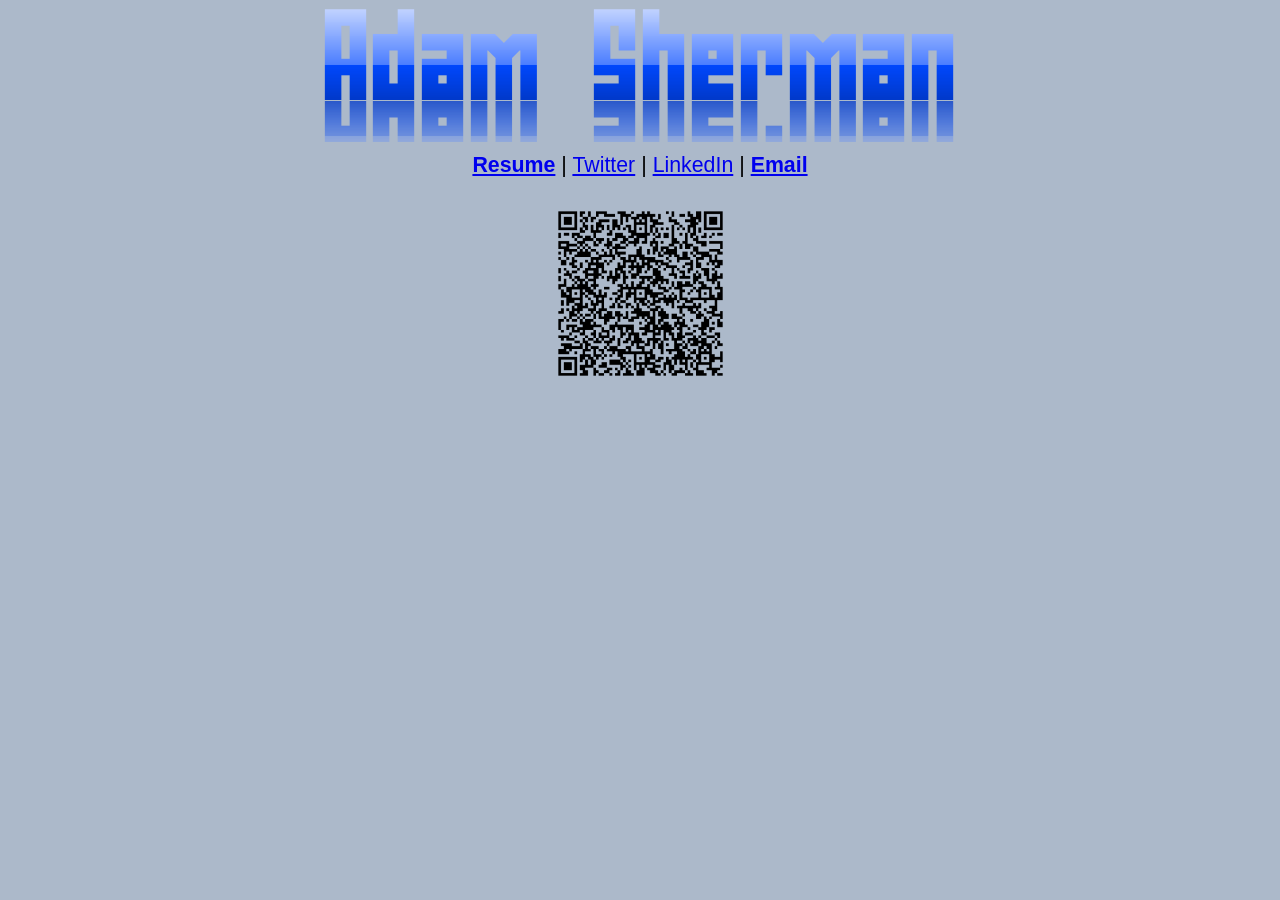
==== index.html @ ee28c4ba "first commit" ====
<html xmlns:m="http://schemas.microsoft.com/office/2004/12/omml"
xmlns="http://www.w3.org/TR/REC-html40">

<head>
<title>Adam Sherman | IT Specialist</title>
</head>

<body bgcolor="#ACB9CA">

<p align=center style='margin-top:0in;margin-right:0in;margin-bottom:8.0pt;
margin-left:0in;mso-add-space:auto;text-align:center'><span style='font-size:
14.0pt;font-family:"Verdana";mso-no-proof:yes'><img width=639 height=134
src="docs/image1.png" alt="Adam Sherman - IT Support Specialist"></span></p>

<p align=center style='margin-top:0in;margin-right:0in;margin-bottom:8.0pt;
margin-left:0in;mso-add-space:auto;text-align:center'><span style='font-size:
16.0pt;font-family:"Verdana",sans-serif'><b><a
href="../docs/resume.pdf">Resume</a></b> | <a href="https://twitter.com/adismad6">Twitter</a>
| <a href="https://www.linkedin.com/in/adsherman6/">LinkedIn</a> | <b><a href="mailto:adsherman6@outlook.com">Email</a></b></span></p>

<br>
<p align=center style='margin-top:0in;margin-right:0in;margin-bottom:8.0pt;
margin-left:0in;mso-add-space:auto;text-align:center'><span style='font-size:
14.0pt;font-family:"Verdana";mso-no-proof:yes'><img border=0 width=175
height=175 src="docs/qr.png"></span></p>

</div>

</body>

</html>
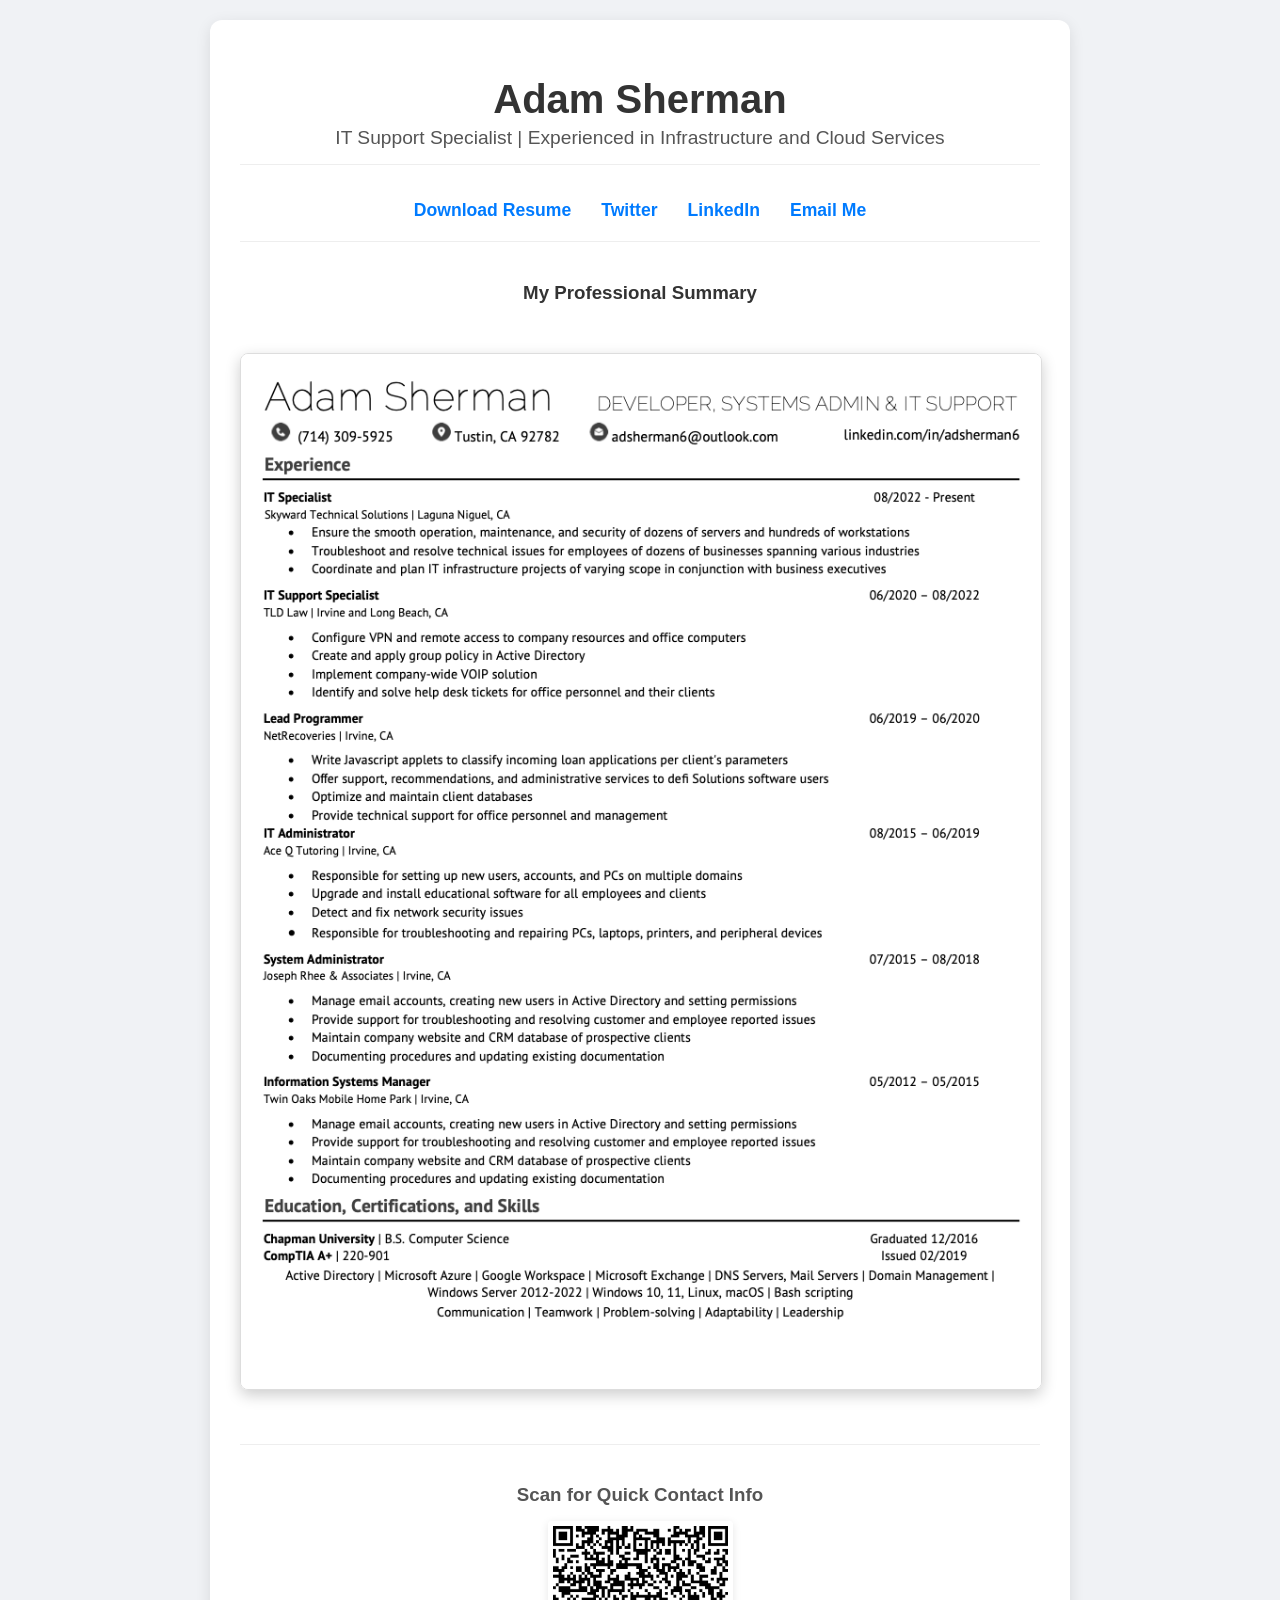
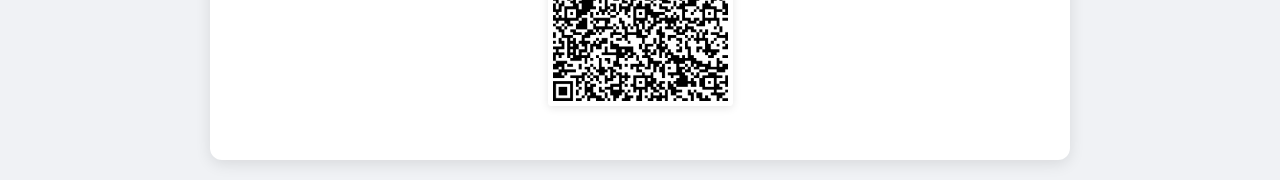
==== commit bf9e02dd: "Modify page layout" ====
--- a/index.html
+++ b/index.html
@@ -1,31 +1,168 @@
-<html xmlns:m="http://schemas.microsoft.com/office/2004/12/omml"
-xmlns="http://www.w3.org/TR/REC-html40">
+<!DOCTYPE html>
+<html lang="en">
+<head>
+    <meta charset="UTF-8">
+    <meta name="viewport" content="width=device-width, initial-scale=1.0">
+    <title>Adam Sherman | IT Specialist</title>
+    <style>
+        /* Basic Reset and Body Styling */
+        body {
+            font-family: 'Verdana', 'Arial', sans-serif;
+            background-color: #f0f2f5;
+            color: #333;
+            margin: 0;
+            padding: 20px;
+            text-align: center;
+        }
 
-<head>
-<title>Adam Sherman | IT Specialist</title>
+        /* Container for the content */
+        .container {
+            max-width: 800px; /* Adjusted back to a slightly narrower width */
+            margin: 0 auto;
+            padding: 30px;
+            background-color: #ffffff;
+            border-radius: 12px;
+            box-shadow: 0 4px 15px rgba(0, 0, 0, 0.1);
+        }
+
+        /* Title Header Styling */
+        .header-title {
+            margin-bottom: 30px;
+        }
+
+        .header-title h1 {
+            font-size: 2.5em;
+            color: #333;
+            margin-bottom: 5px;
+        }
+        
+        .header-title p {
+            font-size: 1.2em;
+            color: #555;
+            margin-top: 0;
+            padding-bottom: 15px;
+            border-bottom: 1px solid #eee;
+        }
+
+
+        /* Navigation/Links Styling */
+        .nav-links {
+            margin: 20px 0 40px 0;
+            font-size: 1.1em;
+            display: flex;
+            justify-content: center;
+            flex-wrap: wrap;
+            border-bottom: 1px solid #eee;
+            padding-bottom: 15px;
+        }
+
+        .nav-links a {
+            text-decoration: none;
+            color: #007bff;
+            font-weight: bold;
+            padding: 5px 15px;
+            transition: color 0.3s ease;
+        }
+
+        .nav-links a:hover {
+            color: #0056b3;
+            text-decoration: underline;
+        }
+
+        /* Resume Image Placeholder Styling */
+        .resume-image-link {
+            display: inline-block;
+            margin-top: 30px;
+            text-decoration: none; /* Remove underline from link */
+            position: relative; /* For the overlay text */
+        }
+
+        .resume-image {
+            max-width: 100%;
+            height: auto;
+            border: 1px solid #ddd;
+            border-radius: 8px;
+            box-shadow: 0 5px 15px rgba(0, 0, 0, 0.2);
+            transition: opacity 0.3s ease, transform 0.3s ease;
+        }
+
+        .resume-image:hover {
+            opacity: 0.8; /* Dim the image on hover */
+            transform: scale(1.01); /* Slight lift effect */
+        }
+
+        /* Optional: Text overlay on the image */
+        .resume-image-link::after {
+            content: "Click to Download Resume (PDF)";
+            position: absolute;
+            top: 50%;
+            left: 50%;
+            transform: translate(-50%, -50%);
+            background-color: rgba(0, 0, 0, 0.7);
+            color: white;
+            padding: 10px 20px;
+            border-radius: 5px;
+            font-size: 1.2em;
+            font-weight: bold;
+            opacity: 0; /* Hidden by default */
+            transition: opacity 0.3s ease;
+        }
+
+        .resume-image-link:hover::after {
+            opacity: 1; /* Show on hover */
+        }
+        
+        /* QR Code Section */
+        .qr-section {
+            padding: 20px;
+            border-top: 1px solid #eee;
+            margin-top: 50px; /* More separation from the resume section */
+        }
+
+        .qr-section h3 {
+            color: #555;
+            margin-bottom: 15px;
+        }
+        
+        .qr-section img {
+            width: 175px;
+            height: 175px;
+            border: 5px solid #fff;
+            box-shadow: 0 2px 8px rgba(0, 0, 0, 0.1);
+            border-radius: 4px;
+        }
+
+    </style>
 </head>
+<body>
 
-<body bgcolor="#ACB9CA">
+    <div class="container">
+        
+        <header class="header-title">
+            <h1>Adam Sherman</h1>
+            <p>IT Support Specialist | Experienced in Infrastructure and Cloud Services</p>
+        </header>
 
-<p align=center style='margin-top:0in;margin-right:0in;margin-bottom:8.0pt;
-margin-left:0in;mso-add-space:auto;text-align:center'><span style='font-size:
-14.0pt;font-family:"Verdana";mso-no-proof:yes'><img width=639 height=134
-src="docs/image1.png" alt="Adam Sherman - IT Support Specialist"></span></p>
+        <nav class="nav-links">
+            <a href="docs/resume.pdf" download="Adam_Sherman_Resume.pdf">Download Resume</a> 
+            <a href="https://twitter.com/adismad6" target="_blank">Twitter</a>
+            <a href="https://www.linkedin.com/in/adsherman6/" target="_blank">LinkedIn</a>
+            <a href="mailto:adsherman6@outlook.com">Email Me</a>
+        </nav>
 
-<p align=center style='margin-top:0in;margin-right:0in;margin-bottom:8.0pt;
-margin-left:0in;mso-add-space:auto;text-align:center'><span style='font-size:
-16.0pt;font-family:"Verdana",sans-serif'><b><a
-href="../docs/resume.pdf">Resume</a></b> | <a href="https://twitter.com/adismad6">Twitter</a>
-| <a href="https://www.linkedin.com/in/adsherman6/">LinkedIn</a> | <b><a href="mailto:adsherman6@outlook.com">Email</a></b></span></p>
+        <section class="resume-preview-section">
+            <h3>My Professional Summary</h3>
+            <a href="docs/resume.pdf" download="Adam_Sherman_Resume.pdf" class="resume-image-link" title="Click to Download Resume">
+                <img src="docs/resume_preview.png" alt="Preview of Adam Sherman's Resume" class="resume-image">
+            </a>
+        </section>
 
-<br>
-<p align=center style='margin-top:0in;margin-right:0in;margin-bottom:8.0pt;
-margin-left:0in;mso-add-space:auto;text-align:center'><span style='font-size:
-14.0pt;font-family:"Verdana";mso-no-proof:yes'><img border=0 width=175
-height=175 src="docs/qr.png"></span></p>
+        <section class="qr-section">
+            <h3>Scan for Quick Contact Info</h3>
+            <img src="docs/qr.png" alt="QR Code for Contact Information">
+        </section>
 
-</div>
+    </div>
 
 </body>
-
-</html>
+</html>
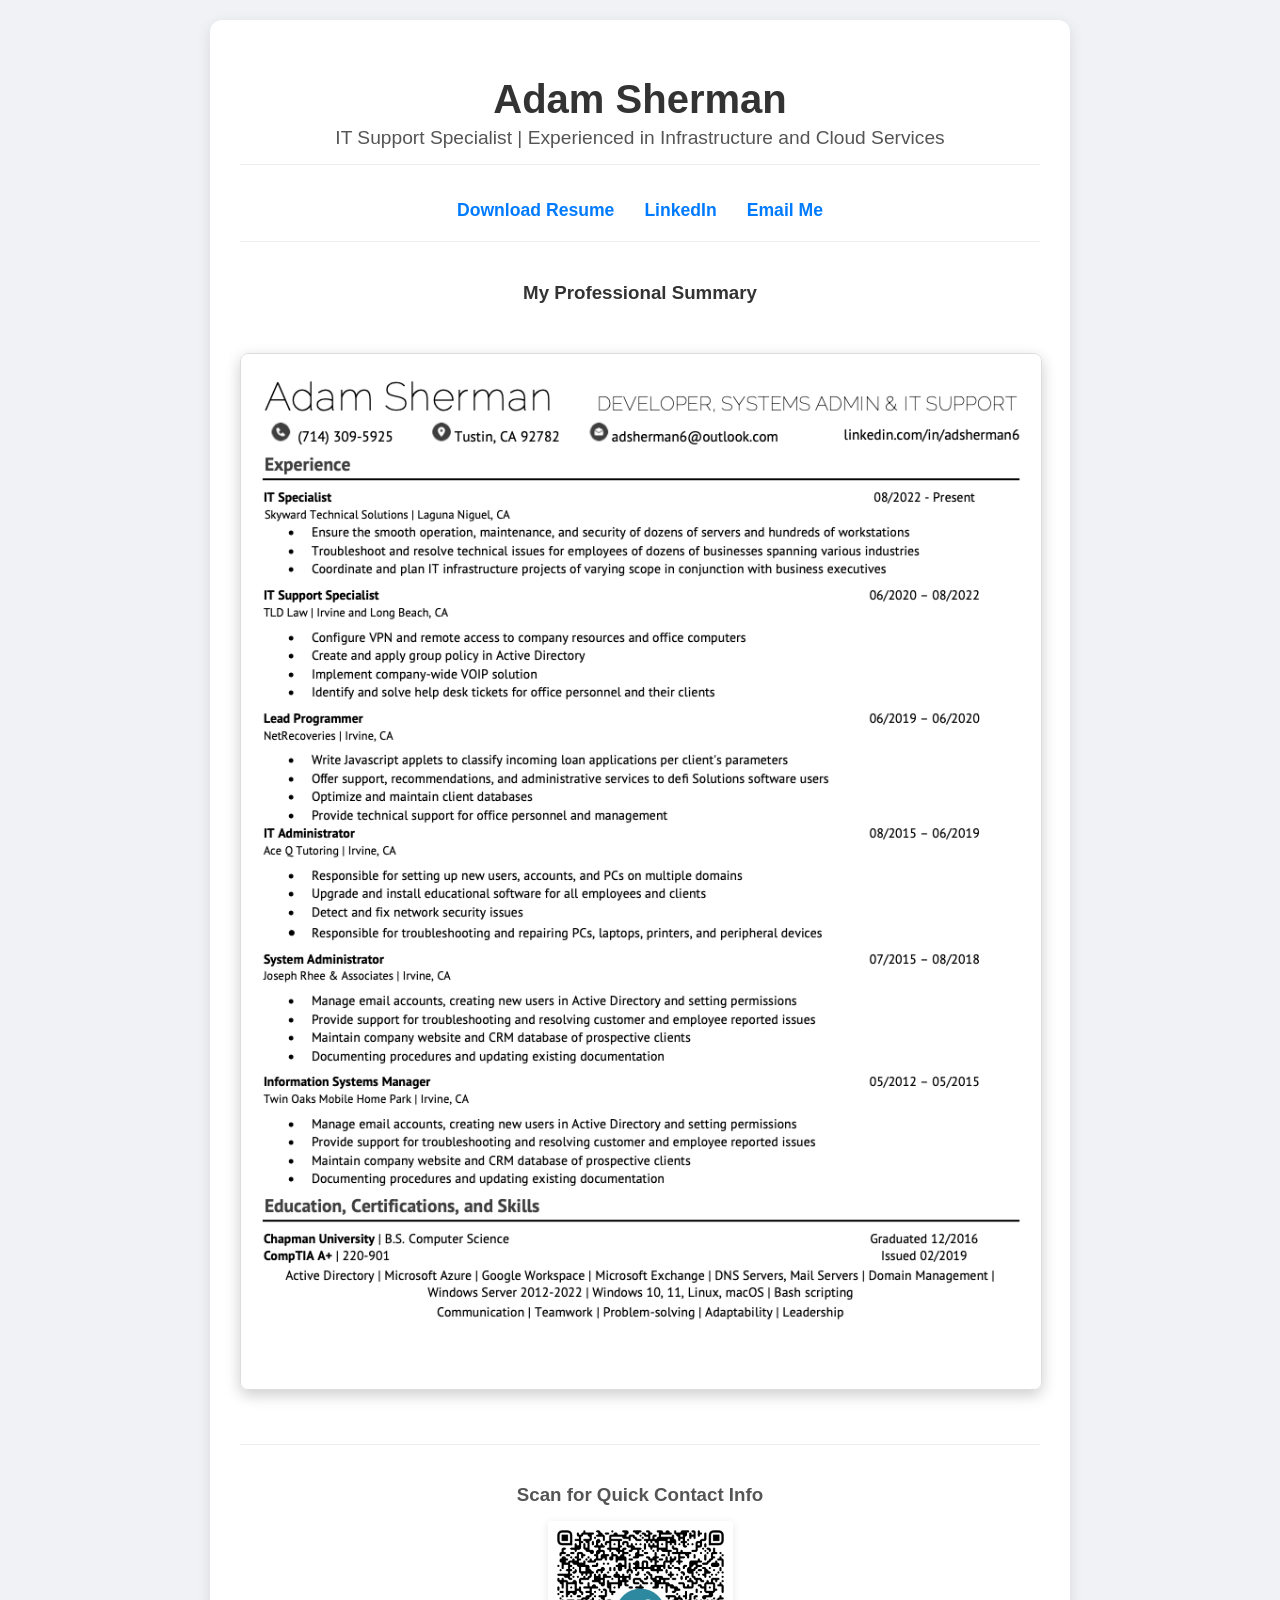
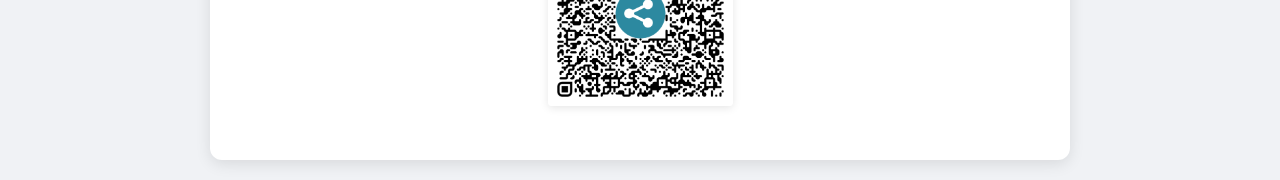
==== commit 9bd36f8a: "Update index.html Removed deleted Twitter account link" ====
--- a/index.html
+++ b/index.html
@@ -145,7 +145,6 @@
 
         <nav class="nav-links">
             <a href="docs/resume.pdf" download="Adam_Sherman_Resume.pdf">Download Resume</a> 
-            <a href="https://twitter.com/adismad6" target="_blank">Twitter</a>
             <a href="https://www.linkedin.com/in/adsherman6/" target="_blank">LinkedIn</a>
             <a href="mailto:adsherman6@outlook.com">Email Me</a>
         </nav>
@@ -165,4 +164,4 @@
     </div>
 
 </body>
-</html>+</html>
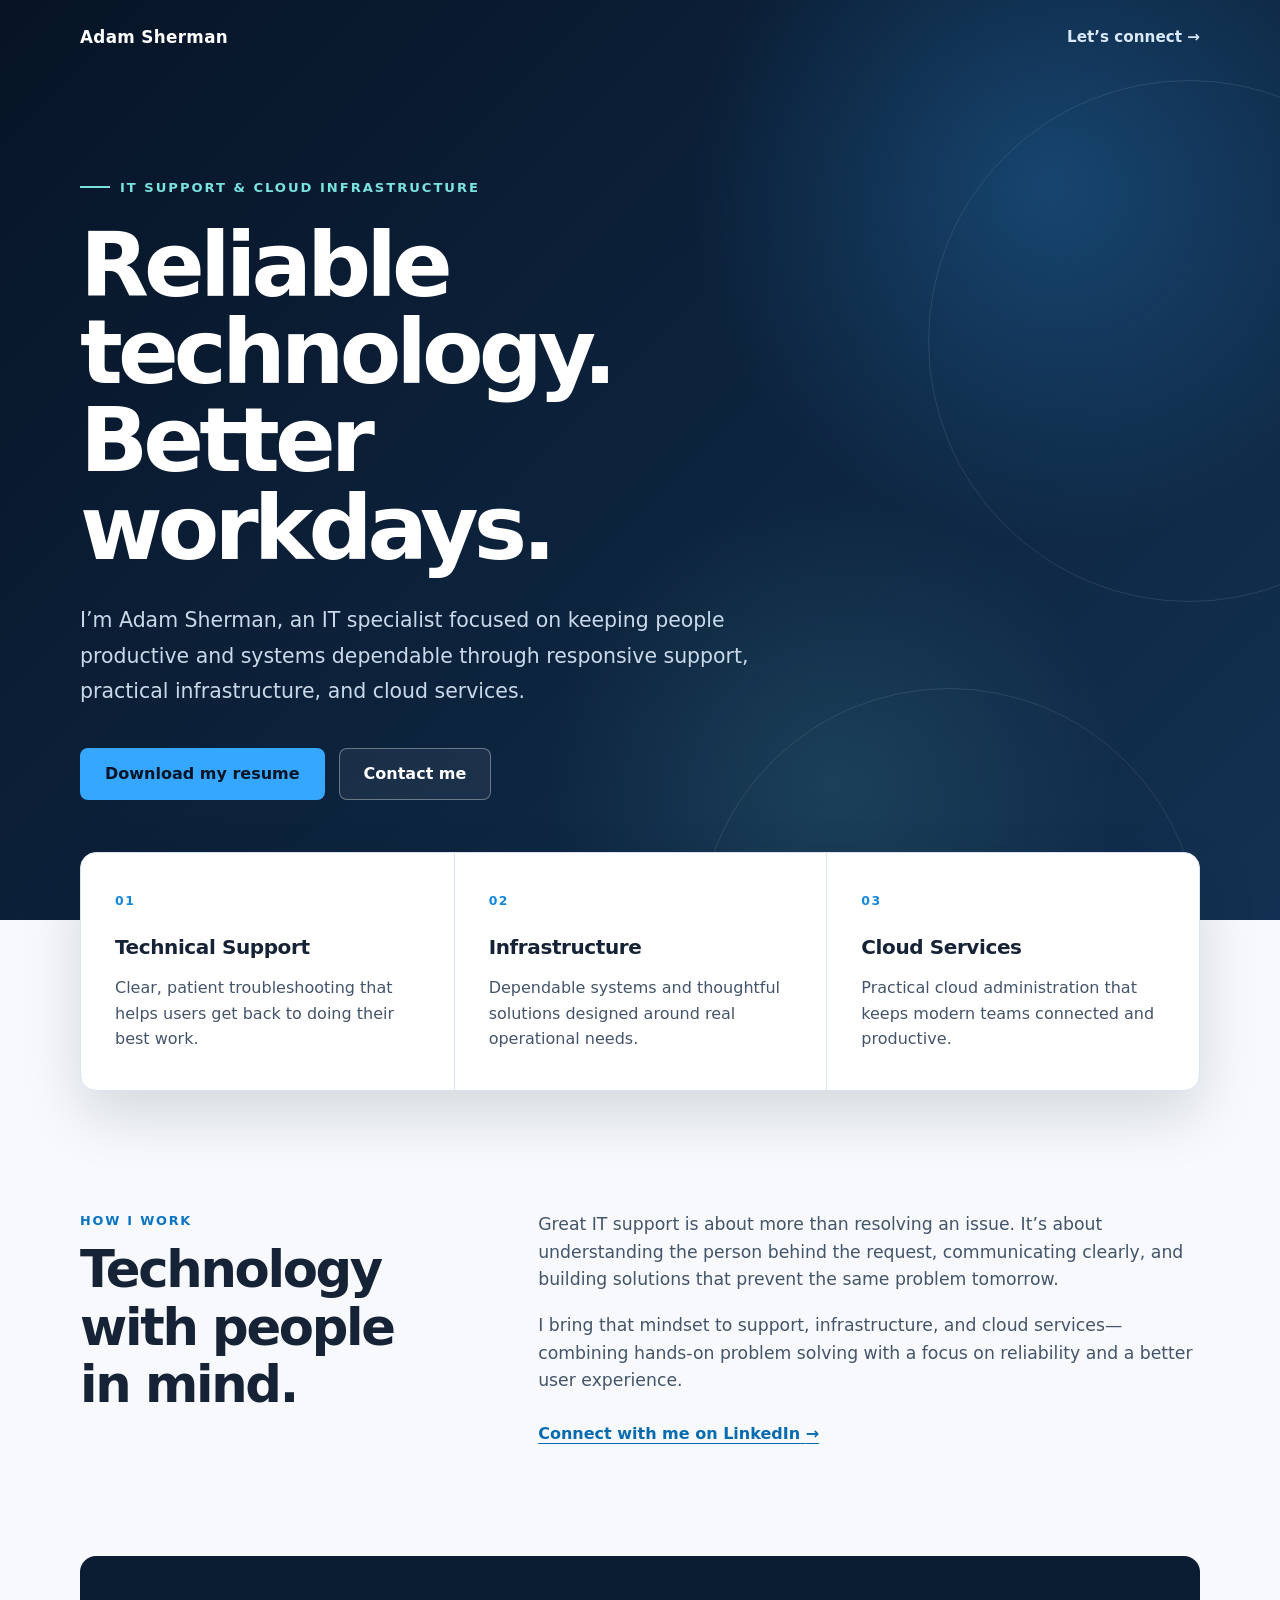
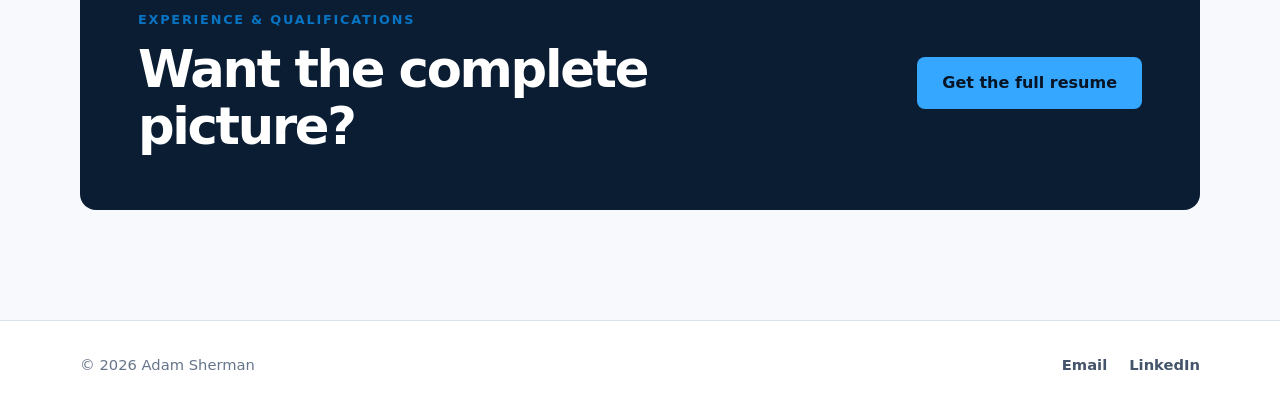
==== commit 588618c3: "Redesign portfolio landing page" ====
--- a/index.html
+++ b/index.html
@@ -3,165 +3,516 @@
 <head>
     <meta charset="UTF-8">
     <meta name="viewport" content="width=device-width, initial-scale=1.0">
-    <title>Adam Sherman | IT Specialist</title>
+    <meta name="description" content="Adam Sherman is an IT support specialist experienced in infrastructure and cloud services.">
+    <title>Adam Sherman | IT Support &amp; Cloud Infrastructure</title>
     <style>
-        /* Basic Reset and Body Styling */
+        :root {
+            --navy-950: #071426;
+            --navy-900: #0b1d33;
+            --navy-800: #123152;
+            --blue-500: #35a7ff;
+            --blue-400: #65bcff;
+            --cyan-300: #79e3df;
+            --slate-900: #162235;
+            --slate-700: #44546a;
+            --slate-500: #66758a;
+            --slate-200: #dbe3ec;
+            --slate-100: #edf2f7;
+            --white: #ffffff;
+            --shadow: 0 24px 60px rgba(7, 20, 38, 0.14);
+        }
+
+        * {
+            box-sizing: border-box;
+        }
+
+        html {
+            scroll-behavior: smooth;
+        }
+
         body {
-            font-family: 'Verdana', 'Arial', sans-serif;
-            background-color: #f0f2f5;
-            color: #333;
             margin: 0;
-            padding: 20px;
-            text-align: center;
-        }
-
-        /* Container for the content */
-        .container {
-            max-width: 800px; /* Adjusted back to a slightly narrower width */
+            background: #f7f9fc;
+            color: var(--slate-900);
+            font-family: Inter, ui-sans-serif, system-ui, -apple-system, BlinkMacSystemFont, "Segoe UI", sans-serif;
+            line-height: 1.6;
+        }
+
+        a {
+            color: inherit;
+        }
+
+        a:focus-visible {
+            outline: 3px solid var(--cyan-300);
+            outline-offset: 4px;
+        }
+
+        .sr-only {
+            position: absolute;
+            overflow: hidden;
+            width: 1px;
+            height: 1px;
+            padding: 0;
+            border: 0;
+            margin: -1px;
+            clip: rect(0, 0, 0, 0);
+            white-space: nowrap;
+        }
+
+        .site-header {
+            position: absolute;
+            z-index: 2;
+            top: 0;
+            left: 0;
+            width: 100%;
+        }
+
+        .nav {
+            display: flex;
+            align-items: center;
+            justify-content: space-between;
+            width: min(1120px, calc(100% - 40px));
             margin: 0 auto;
-            padding: 30px;
-            background-color: #ffffff;
-            border-radius: 12px;
-            box-shadow: 0 4px 15px rgba(0, 0, 0, 0.1);
-        }
-
-        /* Title Header Styling */
-        .header-title {
-            margin-bottom: 30px;
-        }
-
-        .header-title h1 {
-            font-size: 2.5em;
-            color: #333;
-            margin-bottom: 5px;
-        }
-        
-        .header-title p {
-            font-size: 1.2em;
-            color: #555;
-            margin-top: 0;
-            padding-bottom: 15px;
-            border-bottom: 1px solid #eee;
-        }
-
-
-        /* Navigation/Links Styling */
-        .nav-links {
-            margin: 20px 0 40px 0;
-            font-size: 1.1em;
+            padding: 24px 0;
+            color: var(--white);
+        }
+
+        .brand {
+            font-size: 1.05rem;
+            font-weight: 800;
+            letter-spacing: 0.02em;
+            text-decoration: none;
+        }
+
+        .nav-link {
+            color: #d8e8f8;
+            font-size: 0.95rem;
+            font-weight: 650;
+            text-decoration: none;
+        }
+
+        .nav-link:hover {
+            color: var(--white);
+        }
+
+        .hero {
+            position: relative;
+            overflow: hidden;
+            min-height: 700px;
+            padding: 170px 0 120px;
+            background:
+                radial-gradient(circle at 82% 20%, rgba(53, 167, 255, 0.25), transparent 28%),
+                radial-gradient(circle at 65% 85%, rgba(121, 227, 223, 0.12), transparent 25%),
+                linear-gradient(135deg, var(--navy-950), var(--navy-800));
+            color: var(--white);
+        }
+
+        .hero::before,
+        .hero::after {
+            position: absolute;
+            border: 1px solid rgba(255, 255, 255, 0.1);
+            border-radius: 50%;
+            content: "";
+        }
+
+        .hero::before {
+            top: 80px;
+            right: -170px;
+            width: 520px;
+            height: 520px;
+        }
+
+        .hero::after {
+            right: 80px;
+            bottom: -270px;
+            width: 500px;
+            height: 500px;
+        }
+
+        .hero-inner,
+        .section-inner {
+            position: relative;
+            z-index: 1;
+            width: min(1120px, calc(100% - 40px));
+            margin: 0 auto;
+        }
+
+        .hero-content {
+            max-width: 760px;
+        }
+
+        .eyebrow {
+            display: inline-flex;
+            align-items: center;
+            gap: 10px;
+            margin: 0 0 24px;
+            color: var(--cyan-300);
+            font-size: 0.82rem;
+            font-weight: 800;
+            letter-spacing: 0.15em;
+            text-transform: uppercase;
+        }
+
+        .eyebrow::before {
+            width: 30px;
+            height: 2px;
+            background: currentColor;
+            content: "";
+        }
+
+        h1 {
+            max-width: 750px;
+            margin: 0;
+            font-size: clamp(3rem, 7vw, 5.8rem);
+            line-height: 0.98;
+            letter-spacing: -0.055em;
+        }
+
+        .hero-summary {
+            max-width: 670px;
+            margin: 30px 0 0;
+            color: #c9d9e9;
+            font-size: clamp(1.05rem, 2vw, 1.28rem);
+            line-height: 1.75;
+        }
+
+        .hero-actions {
             display: flex;
+            flex-wrap: wrap;
+            gap: 14px;
+            margin-top: 38px;
+        }
+
+        .button {
+            display: inline-flex;
+            align-items: center;
             justify-content: center;
-            flex-wrap: wrap;
-            border-bottom: 1px solid #eee;
-            padding-bottom: 15px;
-        }
-
-        .nav-links a {
+            min-height: 52px;
+            padding: 0 24px;
+            border: 1px solid transparent;
+            border-radius: 8px;
+            font-weight: 750;
             text-decoration: none;
-            color: #007bff;
-            font-weight: bold;
-            padding: 5px 15px;
-            transition: color 0.3s ease;
-        }
-
-        .nav-links a:hover {
-            color: #0056b3;
-            text-decoration: underline;
-        }
-
-        /* Resume Image Placeholder Styling */
-        .resume-image-link {
+            transition: transform 180ms ease, background-color 180ms ease, border-color 180ms ease;
+        }
+
+        .button:hover {
+            transform: translateY(-2px);
+        }
+
+        .button-primary {
+            background: var(--blue-500);
+            color: var(--navy-950);
+        }
+
+        .button-primary:hover {
+            background: var(--blue-400);
+        }
+
+        .button-secondary {
+            border-color: rgba(255, 255, 255, 0.35);
+            background: rgba(255, 255, 255, 0.06);
+            color: var(--white);
+        }
+
+        .button-secondary:hover {
+            border-color: rgba(255, 255, 255, 0.7);
+            background: rgba(255, 255, 255, 0.11);
+        }
+
+        .expertise {
+            position: relative;
+            z-index: 1;
+            margin-top: -68px;
+            padding-bottom: 100px;
+        }
+
+        .expertise-grid {
+            display: grid;
+            grid-template-columns: repeat(3, 1fr);
+            overflow: hidden;
+            border: 1px solid var(--slate-200);
+            border-radius: 16px;
+            background: var(--white);
+            box-shadow: var(--shadow);
+        }
+
+        .expertise-card {
+            padding: 38px 34px;
+        }
+
+        .expertise-card + .expertise-card {
+            border-left: 1px solid var(--slate-200);
+        }
+
+        .card-number {
+            display: block;
+            margin-bottom: 20px;
+            color: #1688dc;
+            font-size: 0.78rem;
+            font-weight: 850;
+            letter-spacing: 0.12em;
+        }
+
+        .expertise-card h2 {
+            margin: 0 0 12px;
+            font-size: 1.25rem;
+            letter-spacing: -0.02em;
+        }
+
+        .expertise-card p {
+            margin: 0;
+            color: var(--slate-700);
+        }
+
+        .about {
+            padding: 20px 0 110px;
+        }
+
+        .about-grid {
+            display: grid;
+            grid-template-columns: minmax(0, 0.8fr) minmax(0, 1.4fr);
+            gap: 80px;
+            align-items: start;
+        }
+
+        .section-label {
+            margin: 0;
+            color: #0874c4;
+            font-size: 0.8rem;
+            font-weight: 850;
+            letter-spacing: 0.14em;
+            text-transform: uppercase;
+        }
+
+        .about h2,
+        .resume-callout h2 {
+            margin: 10px 0 0;
+            font-size: clamp(2rem, 4vw, 3.2rem);
+            line-height: 1.12;
+            letter-spacing: -0.045em;
+        }
+
+        .about-copy p {
+            margin: 0 0 18px;
+            color: var(--slate-700);
+            font-size: 1.08rem;
+        }
+
+        .text-link {
             display: inline-block;
-            margin-top: 30px;
-            text-decoration: none; /* Remove underline from link */
-            position: relative; /* For the overlay text */
-        }
-
-        .resume-image {
-            max-width: 100%;
-            height: auto;
-            border: 1px solid #ddd;
-            border-radius: 8px;
-            box-shadow: 0 5px 15px rgba(0, 0, 0, 0.2);
-            transition: opacity 0.3s ease, transform 0.3s ease;
-        }
-
-        .resume-image:hover {
-            opacity: 0.8; /* Dim the image on hover */
-            transform: scale(1.01); /* Slight lift effect */
-        }
-
-        /* Optional: Text overlay on the image */
-        .resume-image-link::after {
-            content: "Click to Download Resume (PDF)";
-            position: absolute;
-            top: 50%;
-            left: 50%;
-            transform: translate(-50%, -50%);
-            background-color: rgba(0, 0, 0, 0.7);
-            color: white;
-            padding: 10px 20px;
-            border-radius: 5px;
-            font-size: 1.2em;
-            font-weight: bold;
-            opacity: 0; /* Hidden by default */
-            transition: opacity 0.3s ease;
-        }
-
-        .resume-image-link:hover::after {
-            opacity: 1; /* Show on hover */
-        }
-        
-        /* QR Code Section */
-        .qr-section {
-            padding: 20px;
-            border-top: 1px solid #eee;
-            margin-top: 50px; /* More separation from the resume section */
-        }
-
-        .qr-section h3 {
-            color: #555;
-            margin-bottom: 15px;
-        }
-        
-        .qr-section img {
-            width: 175px;
-            height: 175px;
-            border: 5px solid #fff;
-            box-shadow: 0 2px 8px rgba(0, 0, 0, 0.1);
-            border-radius: 4px;
-        }
-
+            margin-top: 8px;
+            color: #076caf;
+            font-weight: 750;
+            text-underline-offset: 4px;
+        }
+
+        .resume-section {
+            padding: 0 0 110px;
+        }
+
+        .resume-callout {
+            display: flex;
+            align-items: center;
+            justify-content: space-between;
+            gap: 40px;
+            padding: 54px 58px;
+            border-radius: 16px;
+            background: var(--navy-900);
+            color: var(--white);
+        }
+
+        .resume-callout h2 {
+            max-width: 650px;
+        }
+
+        .resume-callout .button {
+            flex: 0 0 auto;
+        }
+
+        footer {
+            border-top: 1px solid var(--slate-200);
+            background: var(--white);
+        }
+
+        .footer-inner {
+            display: flex;
+            align-items: center;
+            justify-content: space-between;
+            gap: 24px;
+            width: min(1120px, calc(100% - 40px));
+            margin: 0 auto;
+            padding: 32px 0;
+            color: var(--slate-500);
+            font-size: 0.92rem;
+        }
+
+        .footer-links {
+            display: flex;
+            gap: 22px;
+        }
+
+        .footer-links a {
+            color: var(--slate-700);
+            font-weight: 700;
+            text-decoration: none;
+        }
+
+        .footer-links a:hover {
+            color: #076caf;
+        }
+
+        @media (max-width: 760px) {
+            .hero {
+                min-height: auto;
+                padding: 145px 0 125px;
+            }
+
+            .expertise-grid {
+                grid-template-columns: 1fr;
+            }
+
+            .expertise-card + .expertise-card {
+                border-top: 1px solid var(--slate-200);
+                border-left: 0;
+            }
+
+            .about-grid {
+                grid-template-columns: 1fr;
+                gap: 30px;
+            }
+
+            .resume-callout {
+                align-items: flex-start;
+                flex-direction: column;
+                padding: 40px 30px;
+            }
+
+            .footer-inner {
+                align-items: flex-start;
+                flex-direction: column;
+            }
+        }
+
+        @media (max-width: 480px) {
+            .nav {
+                width: min(100% - 28px, 1120px);
+            }
+
+            .hero-inner,
+            .section-inner {
+                width: min(100% - 28px, 1120px);
+            }
+
+            .nav-link {
+                display: none;
+            }
+
+            .hero-actions,
+            .hero-actions .button {
+                width: 100%;
+            }
+
+            .expertise-card {
+                padding: 30px 26px;
+            }
+
+            .footer-inner {
+                width: min(100% - 28px, 1120px);
+            }
+        }
+
+        @media (prefers-reduced-motion: reduce) {
+            html {
+                scroll-behavior: auto;
+            }
+
+            .button {
+                transition: none;
+            }
+        }
     </style>
 </head>
 <body>
-
-    <div class="container">
-        
-        <header class="header-title">
-            <h1>Adam Sherman</h1>
-            <p>IT Support Specialist | Experienced in Infrastructure and Cloud Services</p>
-        </header>
-
-        <nav class="nav-links">
-            <a href="docs/resume.pdf" download="Adam_Sherman_Resume.pdf">Download Resume</a> 
-            <a href="https://www.linkedin.com/in/adsherman6/" target="_blank">LinkedIn</a>
-            <a href="mailto:adsherman6@outlook.com">Email Me</a>
+    <header class="site-header">
+        <nav class="nav" aria-label="Primary navigation">
+            <a class="brand" href="#top">Adam Sherman</a>
+            <a class="nav-link" href="mailto:adsherman6@outlook.com">Let&rsquo;s connect &rarr;</a>
         </nav>
-
-        <section class="resume-preview-section">
-            <h3>My Professional Summary</h3>
-            <a href="docs/resume.pdf" download="Adam_Sherman_Resume.pdf" class="resume-image-link" title="Click to Download Resume">
-                <img src="docs/resume_preview.png" alt="Preview of Adam Sherman's Resume" class="resume-image">
-            </a>
+    </header>
+
+    <main id="top">
+        <section class="hero" aria-labelledby="hero-title">
+            <div class="hero-inner">
+                <div class="hero-content">
+                    <p class="eyebrow">IT Support &amp; Cloud Infrastructure</p>
+                    <h1 id="hero-title">Reliable technology. Better workdays.</h1>
+                    <p class="hero-summary">I&rsquo;m Adam Sherman, an IT specialist focused on keeping people productive and systems dependable through responsive support, practical infrastructure, and cloud services.</p>
+                    <div class="hero-actions">
+                        <a class="button button-primary" href="docs/resume.pdf" download="Adam_Sherman_Resume.pdf">Download my resume</a>
+                        <a class="button button-secondary" href="mailto:adsherman6@outlook.com">Contact me</a>
+                    </div>
+                </div>
+            </div>
         </section>
 
-        <section class="qr-section">
-            <h3>Scan for Quick Contact Info</h3>
-            <img src="docs/qr.png" alt="QR Code for Contact Information">
+        <section class="expertise" aria-label="Areas of expertise">
+            <div class="section-inner">
+                <div class="expertise-grid">
+                    <article class="expertise-card">
+                        <span class="card-number">01</span>
+                        <h2>Technical Support</h2>
+                        <p>Clear, patient troubleshooting that helps users get back to doing their best work.</p>
+                    </article>
+                    <article class="expertise-card">
+                        <span class="card-number">02</span>
+                        <h2>Infrastructure</h2>
+                        <p>Dependable systems and thoughtful solutions designed around real operational needs.</p>
+                    </article>
+                    <article class="expertise-card">
+                        <span class="card-number">03</span>
+                        <h2>Cloud Services</h2>
+                        <p>Practical cloud administration that keeps modern teams connected and productive.</p>
+                    </article>
+                </div>
+            </div>
         </section>
 
-    </div>
-
+        <section class="about" aria-labelledby="about-title">
+            <div class="section-inner about-grid">
+                <div>
+                    <p class="section-label">How I work</p>
+                    <h2 id="about-title">Technology with people in mind.</h2>
+                </div>
+                <div class="about-copy">
+                    <p>Great IT support is about more than resolving an issue. It&rsquo;s about understanding the person behind the request, communicating clearly, and building solutions that prevent the same problem tomorrow.</p>
+                    <p>I bring that mindset to support, infrastructure, and cloud services&mdash;combining hands-on problem solving with a focus on reliability and a better user experience.</p>
+                    <a class="text-link" href="https://www.linkedin.com/in/adsherman6/" target="_blank" rel="noopener noreferrer">Connect with me on LinkedIn <span aria-hidden="true">&rarr;</span><span class="sr-only"> (opens in a new tab)</span></a>
+                </div>
+            </div>
+        </section>
+
+        <section class="resume-section" aria-labelledby="resume-title">
+            <div class="section-inner">
+                <div class="resume-callout">
+                    <div>
+                        <p class="section-label">Experience &amp; qualifications</p>
+                        <h2 id="resume-title">Want the complete picture?</h2>
+                    </div>
+                    <a class="button button-primary" href="docs/resume.pdf" download="Adam_Sherman_Resume.pdf">Get the full resume</a>
+                </div>
+            </div>
+        </section>
+    </main>
+
+    <footer>
+        <div class="footer-inner">
+            <span>&copy; 2026 Adam Sherman</span>
+            <div class="footer-links">
+                <a href="mailto:adsherman6@outlook.com">Email</a>
+                <a href="https://www.linkedin.com/in/adsherman6/" target="_blank" rel="noopener noreferrer">LinkedIn</a>
+            </div>
+        </div>
+    </footer>
 </body>
 </html>
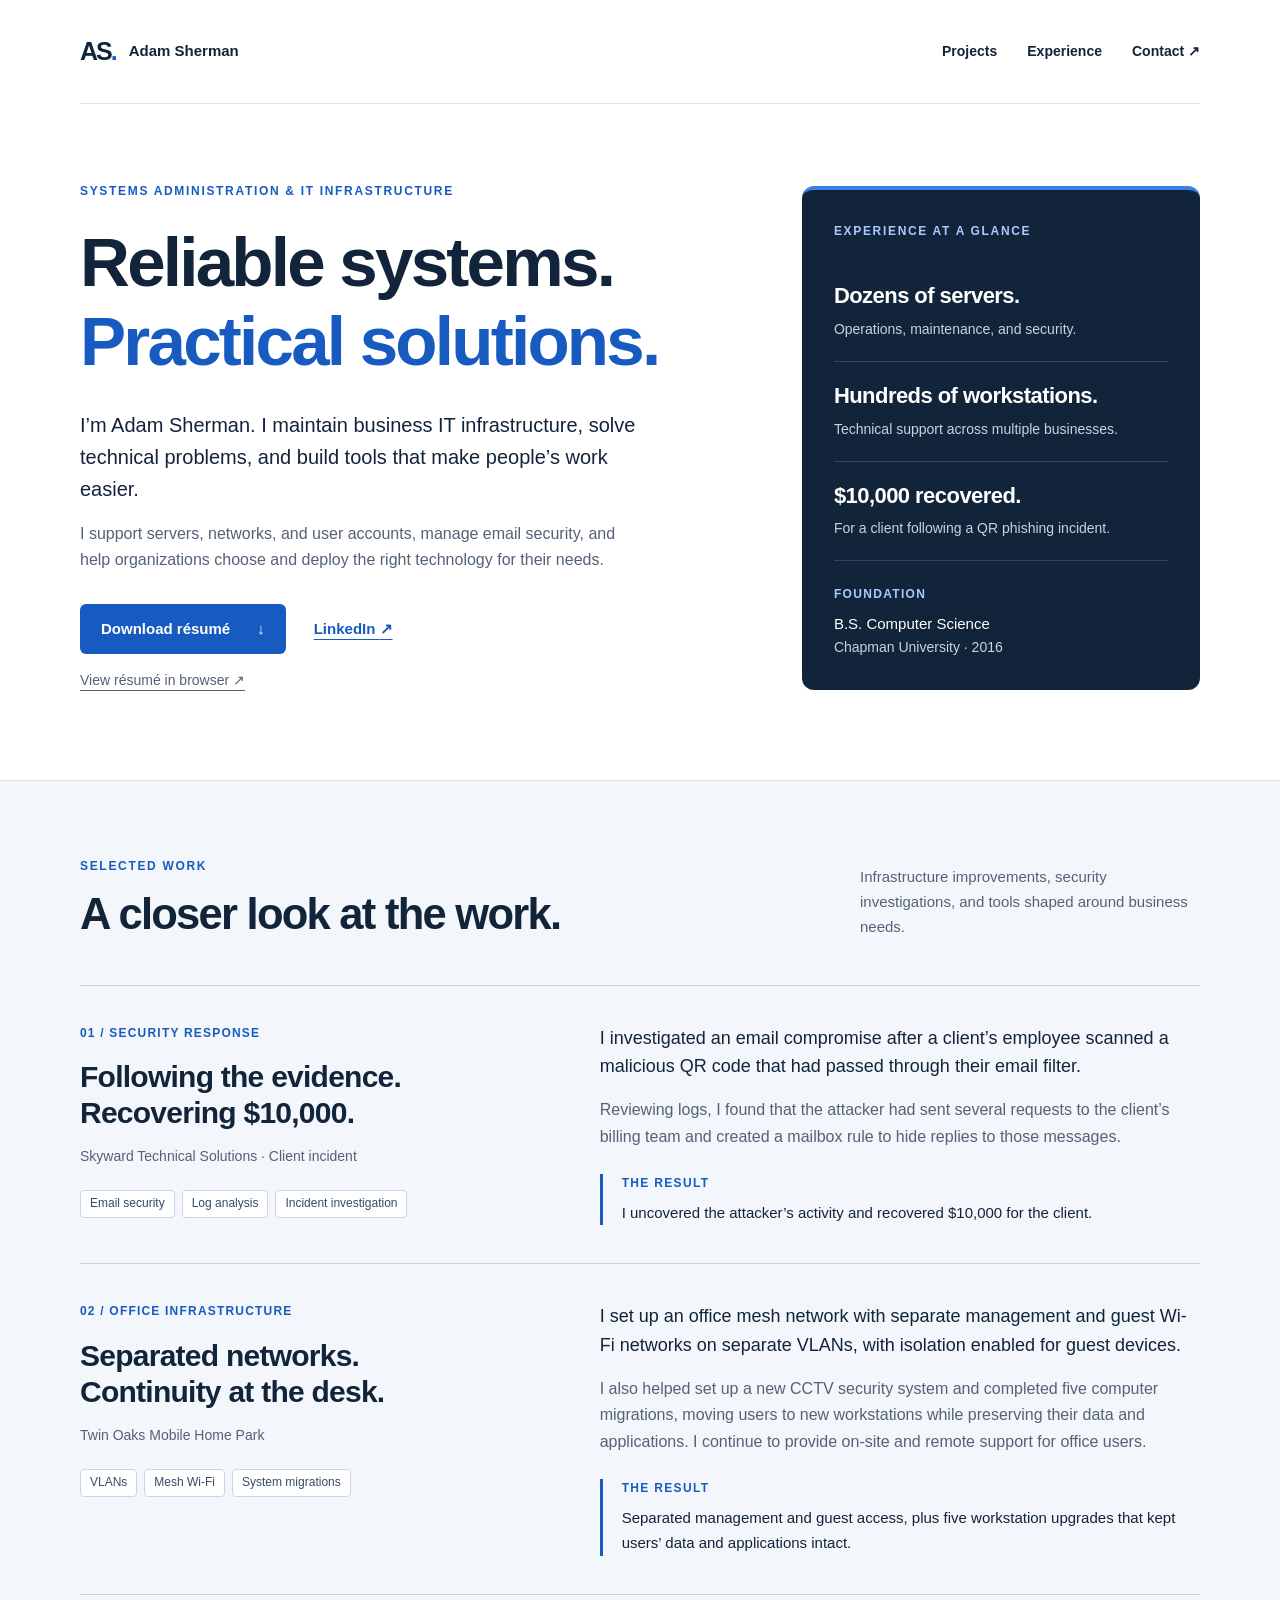
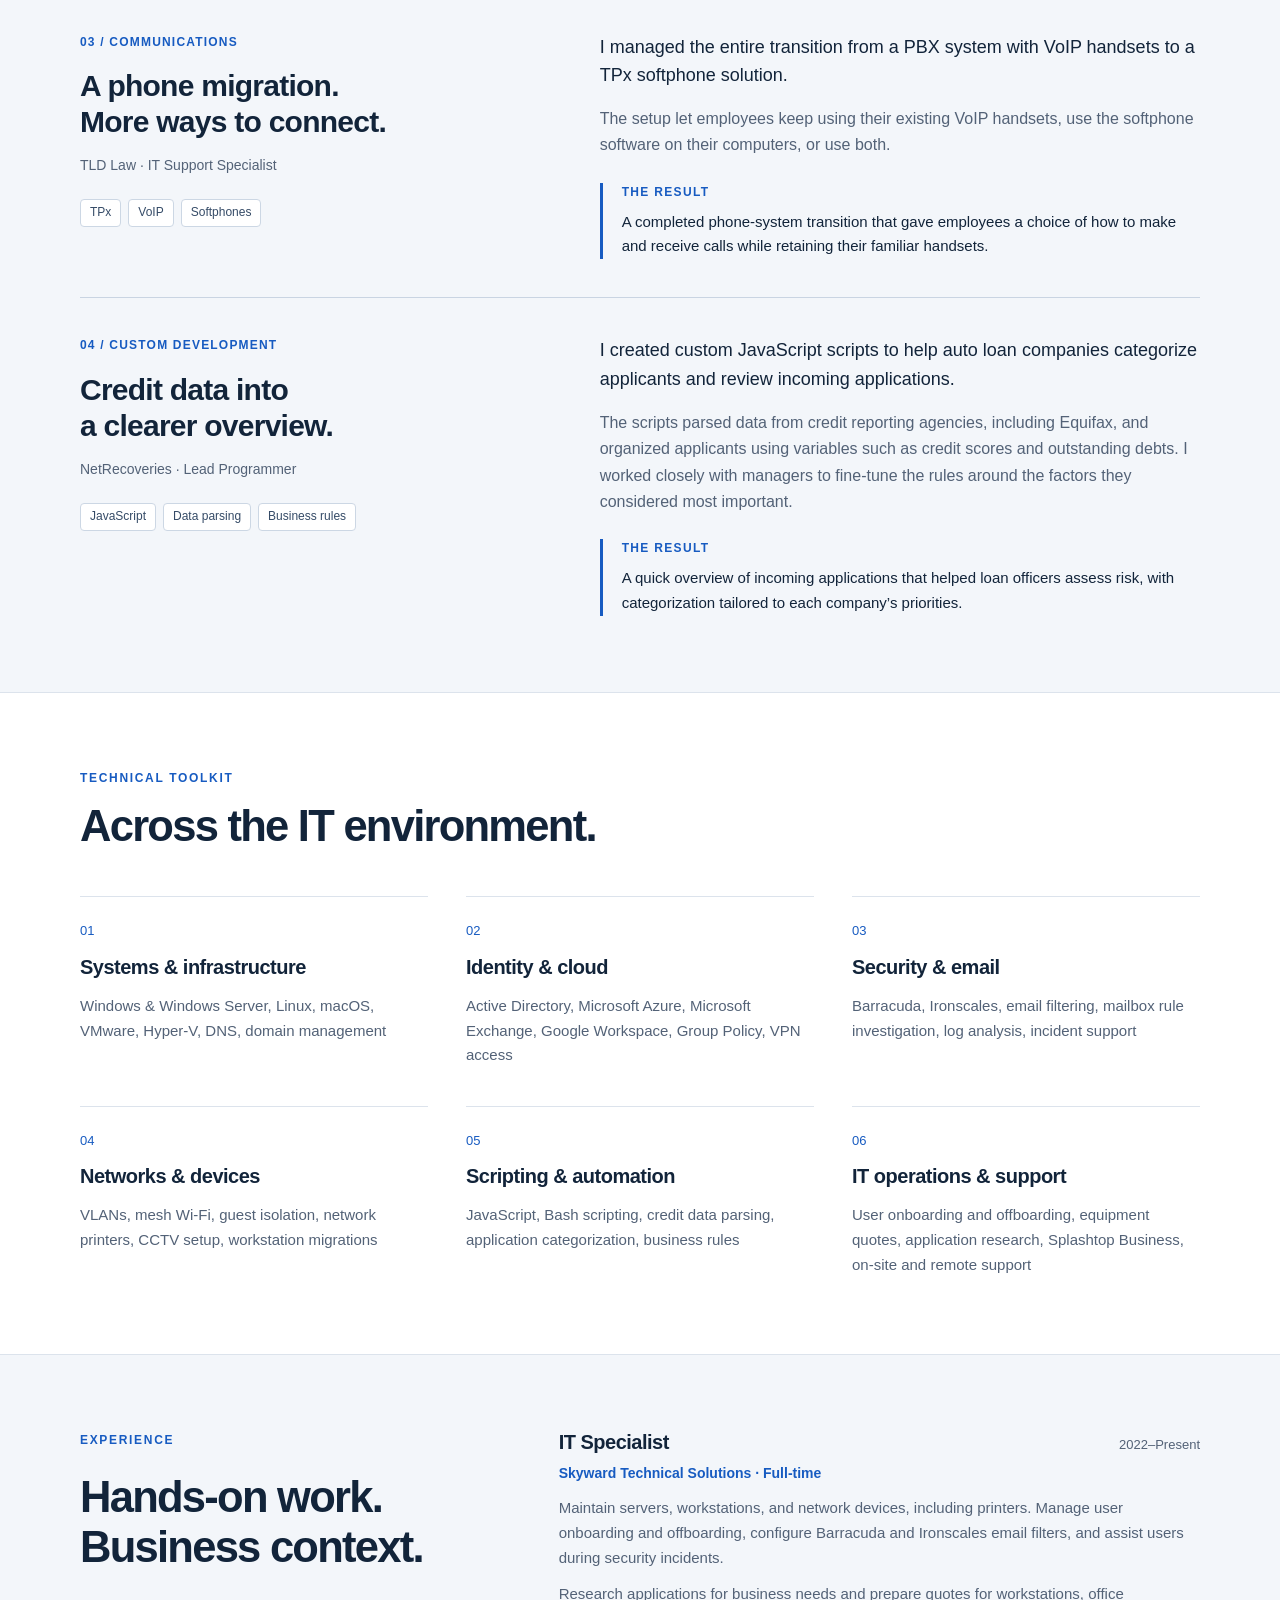
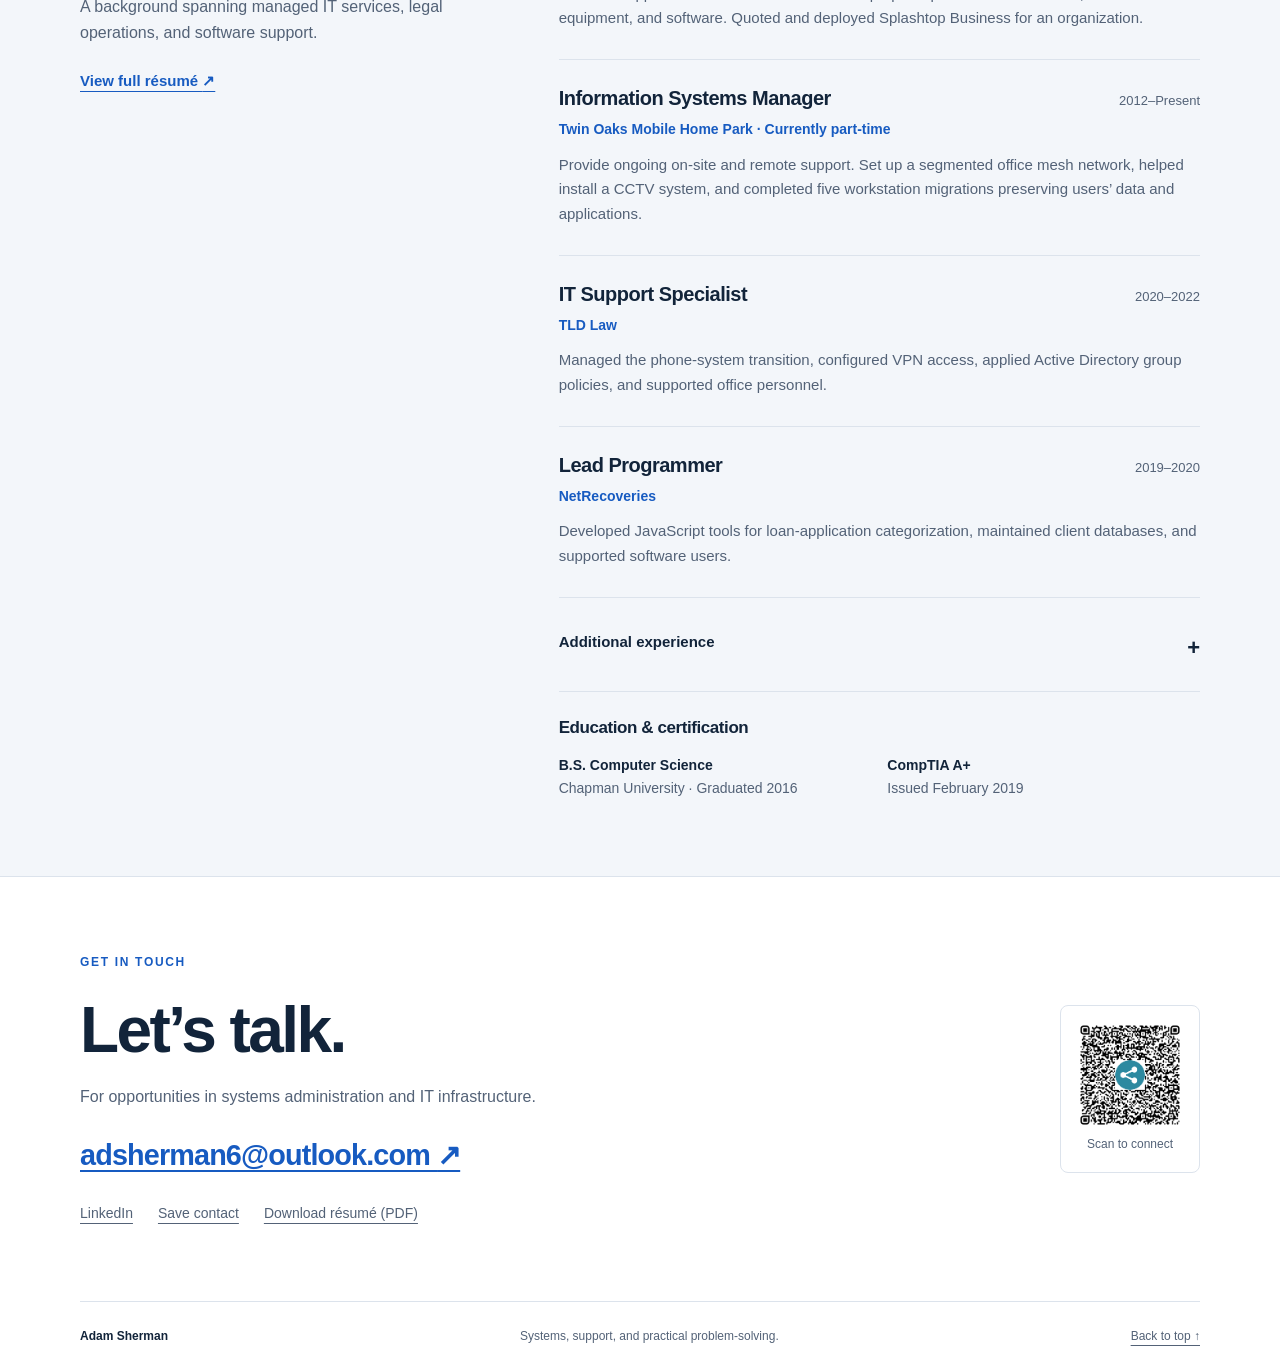
==== commit 5feecd25: "UI Overhaul Redesigned the site with a more responsive layout, clearer navigation, expanded project " ====
--- a/index.html
+++ b/index.html
@@ -1,518 +1,95 @@
-<!DOCTYPE html>
+<!doctype html>
 <html lang="en">
 <head>
-    <meta charset="UTF-8">
-    <meta name="viewport" content="width=device-width, initial-scale=1.0">
-    <meta name="description" content="Adam Sherman is an IT support specialist experienced in infrastructure and cloud services.">
-    <title>Adam Sherman | IT Support &amp; Cloud Infrastructure</title>
-    <style>
-        :root {
-            --navy-950: #071426;
-            --navy-900: #0b1d33;
-            --navy-800: #123152;
-            --blue-500: #35a7ff;
-            --blue-400: #65bcff;
-            --cyan-300: #79e3df;
-            --slate-900: #162235;
-            --slate-700: #44546a;
-            --slate-500: #66758a;
-            --slate-200: #dbe3ec;
-            --slate-100: #edf2f7;
-            --white: #ffffff;
-            --shadow: 0 24px 60px rgba(7, 20, 38, 0.14);
-        }
-
-        * {
-            box-sizing: border-box;
-        }
-
-        html {
-            scroll-behavior: smooth;
-        }
-
-        body {
-            margin: 0;
-            background: #f7f9fc;
-            color: var(--slate-900);
-            font-family: Inter, ui-sans-serif, system-ui, -apple-system, BlinkMacSystemFont, "Segoe UI", sans-serif;
-            line-height: 1.6;
-        }
-
-        a {
-            color: inherit;
-        }
-
-        a:focus-visible {
-            outline: 3px solid var(--cyan-300);
-            outline-offset: 4px;
-        }
-
-        .sr-only {
-            position: absolute;
-            overflow: hidden;
-            width: 1px;
-            height: 1px;
-            padding: 0;
-            border: 0;
-            margin: -1px;
-            clip: rect(0, 0, 0, 0);
-            white-space: nowrap;
-        }
-
-        .site-header {
-            position: absolute;
-            z-index: 2;
-            top: 0;
-            left: 0;
-            width: 100%;
-        }
-
-        .nav {
-            display: flex;
-            align-items: center;
-            justify-content: space-between;
-            width: min(1120px, calc(100% - 40px));
-            margin: 0 auto;
-            padding: 24px 0;
-            color: var(--white);
-        }
-
-        .brand {
-            font-size: 1.05rem;
-            font-weight: 800;
-            letter-spacing: 0.02em;
-            text-decoration: none;
-        }
-
-        .nav-link {
-            color: #d8e8f8;
-            font-size: 0.95rem;
-            font-weight: 650;
-            text-decoration: none;
-        }
-
-        .nav-link:hover {
-            color: var(--white);
-        }
-
-        .hero {
-            position: relative;
-            overflow: hidden;
-            min-height: 700px;
-            padding: 170px 0 120px;
-            background:
-                radial-gradient(circle at 82% 20%, rgba(53, 167, 255, 0.25), transparent 28%),
-                radial-gradient(circle at 65% 85%, rgba(121, 227, 223, 0.12), transparent 25%),
-                linear-gradient(135deg, var(--navy-950), var(--navy-800));
-            color: var(--white);
-        }
-
-        .hero::before,
-        .hero::after {
-            position: absolute;
-            border: 1px solid rgba(255, 255, 255, 0.1);
-            border-radius: 50%;
-            content: "";
-        }
-
-        .hero::before {
-            top: 80px;
-            right: -170px;
-            width: 520px;
-            height: 520px;
-        }
-
-        .hero::after {
-            right: 80px;
-            bottom: -270px;
-            width: 500px;
-            height: 500px;
-        }
-
-        .hero-inner,
-        .section-inner {
-            position: relative;
-            z-index: 1;
-            width: min(1120px, calc(100% - 40px));
-            margin: 0 auto;
-        }
-
-        .hero-content {
-            max-width: 760px;
-        }
-
-        .eyebrow {
-            display: inline-flex;
-            align-items: center;
-            gap: 10px;
-            margin: 0 0 24px;
-            color: var(--cyan-300);
-            font-size: 0.82rem;
-            font-weight: 800;
-            letter-spacing: 0.15em;
-            text-transform: uppercase;
-        }
-
-        .eyebrow::before {
-            width: 30px;
-            height: 2px;
-            background: currentColor;
-            content: "";
-        }
-
-        h1 {
-            max-width: 750px;
-            margin: 0;
-            font-size: clamp(3rem, 7vw, 5.8rem);
-            line-height: 0.98;
-            letter-spacing: -0.055em;
-        }
-
-        .hero-summary {
-            max-width: 670px;
-            margin: 30px 0 0;
-            color: #c9d9e9;
-            font-size: clamp(1.05rem, 2vw, 1.28rem);
-            line-height: 1.75;
-        }
-
-        .hero-actions {
-            display: flex;
-            flex-wrap: wrap;
-            gap: 14px;
-            margin-top: 38px;
-        }
-
-        .button {
-            display: inline-flex;
-            align-items: center;
-            justify-content: center;
-            min-height: 52px;
-            padding: 0 24px;
-            border: 1px solid transparent;
-            border-radius: 8px;
-            font-weight: 750;
-            text-decoration: none;
-            transition: transform 180ms ease, background-color 180ms ease, border-color 180ms ease;
-        }
-
-        .button:hover {
-            transform: translateY(-2px);
-        }
-
-        .button-primary {
-            background: var(--blue-500);
-            color: var(--navy-950);
-        }
-
-        .button-primary:hover {
-            background: var(--blue-400);
-        }
-
-        .button-secondary {
-            border-color: rgba(255, 255, 255, 0.35);
-            background: rgba(255, 255, 255, 0.06);
-            color: var(--white);
-        }
-
-        .button-secondary:hover {
-            border-color: rgba(255, 255, 255, 0.7);
-            background: rgba(255, 255, 255, 0.11);
-        }
-
-        .expertise {
-            position: relative;
-            z-index: 1;
-            margin-top: -68px;
-            padding-bottom: 100px;
-        }
-
-        .expertise-grid {
-            display: grid;
-            grid-template-columns: repeat(3, 1fr);
-            overflow: hidden;
-            border: 1px solid var(--slate-200);
-            border-radius: 16px;
-            background: var(--white);
-            box-shadow: var(--shadow);
-        }
-
-        .expertise-card {
-            padding: 38px 34px;
-        }
-
-        .expertise-card + .expertise-card {
-            border-left: 1px solid var(--slate-200);
-        }
-
-        .card-number {
-            display: block;
-            margin-bottom: 20px;
-            color: #1688dc;
-            font-size: 0.78rem;
-            font-weight: 850;
-            letter-spacing: 0.12em;
-        }
-
-        .expertise-card h2 {
-            margin: 0 0 12px;
-            font-size: 1.25rem;
-            letter-spacing: -0.02em;
-        }
-
-        .expertise-card p {
-            margin: 0;
-            color: var(--slate-700);
-        }
-
-        .about {
-            padding: 20px 0 110px;
-        }
-
-        .about-grid {
-            display: grid;
-            grid-template-columns: minmax(0, 0.8fr) minmax(0, 1.4fr);
-            gap: 80px;
-            align-items: start;
-        }
-
-        .section-label {
-            margin: 0;
-            color: #0874c4;
-            font-size: 0.8rem;
-            font-weight: 850;
-            letter-spacing: 0.14em;
-            text-transform: uppercase;
-        }
-
-        .about h2,
-        .resume-callout h2 {
-            margin: 10px 0 0;
-            font-size: clamp(2rem, 4vw, 3.2rem);
-            line-height: 1.12;
-            letter-spacing: -0.045em;
-        }
-
-        .about-copy p {
-            margin: 0 0 18px;
-            color: var(--slate-700);
-            font-size: 1.08rem;
-        }
-
-        .text-link {
-            display: inline-block;
-            margin-top: 8px;
-            color: #076caf;
-            font-weight: 750;
-            text-underline-offset: 4px;
-        }
-
-        .resume-section {
-            padding: 0 0 110px;
-        }
-
-        .resume-callout {
-            display: flex;
-            align-items: center;
-            justify-content: space-between;
-            gap: 40px;
-            padding: 54px 58px;
-            border-radius: 16px;
-            background: var(--navy-900);
-            color: var(--white);
-        }
-
-        .resume-callout h2 {
-            max-width: 650px;
-        }
-
-        .resume-callout .button {
-            flex: 0 0 auto;
-        }
-
-        footer {
-            border-top: 1px solid var(--slate-200);
-            background: var(--white);
-        }
-
-        .footer-inner {
-            display: flex;
-            align-items: center;
-            justify-content: space-between;
-            gap: 24px;
-            width: min(1120px, calc(100% - 40px));
-            margin: 0 auto;
-            padding: 32px 0;
-            color: var(--slate-500);
-            font-size: 0.92rem;
-        }
-
-        .footer-links {
-            display: flex;
-            gap: 22px;
-        }
-
-        .footer-links a {
-            color: var(--slate-700);
-            font-weight: 700;
-            text-decoration: none;
-        }
-
-        .footer-links a:hover {
-            color: #076caf;
-        }
-
-        @media (max-width: 760px) {
-            .hero {
-                min-height: auto;
-                padding: 145px 0 125px;
-            }
-
-            .expertise-grid {
-                grid-template-columns: 1fr;
-            }
-
-            .expertise-card + .expertise-card {
-                border-top: 1px solid var(--slate-200);
-                border-left: 0;
-            }
-
-            .about-grid {
-                grid-template-columns: 1fr;
-                gap: 30px;
-            }
-
-            .resume-callout {
-                align-items: flex-start;
-                flex-direction: column;
-                padding: 40px 30px;
-            }
-
-            .footer-inner {
-                align-items: flex-start;
-                flex-direction: column;
-            }
-        }
-
-        @media (max-width: 480px) {
-            .nav {
-                width: min(100% - 28px, 1120px);
-            }
-
-            .hero-inner,
-            .section-inner {
-                width: min(100% - 28px, 1120px);
-            }
-
-            .nav-link {
-                display: none;
-            }
-
-            .hero-actions,
-            .hero-actions .button {
-                width: 100%;
-            }
-
-            .expertise-card {
-                padding: 30px 26px;
-            }
-
-            .footer-inner {
-                width: min(100% - 28px, 1120px);
-            }
-        }
-
-        @media (prefers-reduced-motion: reduce) {
-            html {
-                scroll-behavior: auto;
-            }
-
-            .button {
-                transition: none;
-            }
-        }
-    </style>
+  <meta charset="utf-8">
+  <meta name="viewport" content="width=device-width, initial-scale=1">
+  <title>Adam Sherman | Systems Administrator | IT Infrastructure</title>
+  <meta name="description" content="Adam Sherman — systems administration, IT infrastructure, and practical automation. Explore selected projects, experience, and résumé.">
+  <meta name="theme-color" content="#12243a">
+  <link rel="canonical" href="https://adismad.casa/">
+  <meta property="og:type" content="website">
+  <meta property="og:url" content="https://adismad.casa/">
+  <meta property="og:title" content="Adam Sherman | Systems Administrator | IT Infrastructure">
+  <meta property="og:description" content="IT infrastructure, systems administration, and practical automation. Explore Adam Sherman's experience and selected projects.">
+  <meta name="twitter:card" content="summary">
+  <link rel="icon" href="favicon.svg" type="image/svg+xml">
+  <link rel="stylesheet" href="styles.css">
 </head>
 <body>
-    <header class="site-header">
-        <nav class="nav" aria-label="Primary navigation">
-            <a class="brand" href="#top">Adam Sherman</a>
-            <a class="nav-link" href="mailto:adsherman6@outlook.com">Let&rsquo;s connect &rarr;</a>
-        </nav>
-    </header>
-
-    <main id="top">
-        <section class="hero" aria-labelledby="hero-title">
-            <div class="hero-inner">
-                <div class="hero-content">
-                    <p class="eyebrow">IT Support &amp; Cloud Infrastructure</p>
-                    <h1 id="hero-title">Reliable technology. Better workdays.</h1>
-                    <p class="hero-summary">I&rsquo;m Adam Sherman, an IT specialist focused on keeping people productive and systems dependable through responsive support, practical infrastructure, and cloud services.</p>
-                    <div class="hero-actions">
-                        <a class="button button-primary" href="docs/resume.pdf" download="Adam_Sherman_Resume.pdf">Download my resume</a>
-                        <a class="button button-secondary" href="mailto:adsherman6@outlook.com">Contact me</a>
-                    </div>
-                </div>
-            </div>
-        </section>
-
-        <section class="expertise" aria-label="Areas of expertise">
-            <div class="section-inner">
-                <div class="expertise-grid">
-                    <article class="expertise-card">
-                        <span class="card-number">01</span>
-                        <h2>Technical Support</h2>
-                        <p>Clear, patient troubleshooting that helps users get back to doing their best work.</p>
-                    </article>
-                    <article class="expertise-card">
-                        <span class="card-number">02</span>
-                        <h2>Infrastructure</h2>
-                        <p>Dependable systems and thoughtful solutions designed around real operational needs.</p>
-                    </article>
-                    <article class="expertise-card">
-                        <span class="card-number">03</span>
-                        <h2>Cloud Services</h2>
-                        <p>Practical cloud administration that keeps modern teams connected and productive.</p>
-                    </article>
-                </div>
-            </div>
-        </section>
-
-        <section class="about" aria-labelledby="about-title">
-            <div class="section-inner about-grid">
-                <div>
-                    <p class="section-label">How I work</p>
-                    <h2 id="about-title">Technology with people in mind.</h2>
-                </div>
-                <div class="about-copy">
-                    <p>Great IT support is about more than resolving an issue. It&rsquo;s about understanding the person behind the request, communicating clearly, and building solutions that prevent the same problem tomorrow.</p>
-                    <p>I bring that mindset to support, infrastructure, and cloud services&mdash;combining hands-on problem solving with a focus on reliability and a better user experience.</p>
-                    <a class="text-link" href="https://www.linkedin.com/in/adsherman6/" target="_blank" rel="noopener noreferrer">Connect with me on LinkedIn <span aria-hidden="true">&rarr;</span><span class="sr-only"> (opens in a new tab)</span></a>
-                </div>
-            </div>
-        </section>
-
-        <section class="resume-section" aria-labelledby="resume-title">
-            <div class="section-inner">
-                <div class="resume-callout">
-                    <div>
-                        <p class="section-label">Experience &amp; qualifications</p>
-                        <h2 id="resume-title">Want the complete picture?</h2>
-                    </div>
-                    <a class="button button-primary" href="docs/resume.pdf" download="Adam_Sherman_Resume.pdf">Get the full resume</a>
-                </div>
-            </div>
-        </section>
-    </main>
-
-    <footer>
-        <div class="footer-inner">
-            <span>&copy; 2026 Adam Sherman</span>
-            <div class="footer-links">
-                <a href="mailto:adsherman6@outlook.com">Email</a>
-                <a href="https://www.linkedin.com/in/adsherman6/" target="_blank" rel="noopener noreferrer">LinkedIn</a>
-            </div>
-        </div>
-    </footer>
+  <a class="skip-link" href="#main">Skip to content</a>
+  <header class="site-header wrap">
+    <a class="wordmark" href="#" aria-label="Adam Sherman, home"><span class="monogram" aria-hidden="true">AS<span>.</span></span><span>Adam Sherman</span></a>
+    <nav aria-label="Main navigation"><a href="#projects">Projects</a><a href="#experience">Experience</a><a href="#contact">Contact <span aria-hidden="true">↗</span></a></nav>
+  </header>
+  <main id="main">
+    <section class="hero wrap" aria-labelledby="intro-title">
+      <div class="hero-copy">
+        <p class="eyebrow">Systems administration &amp; IT infrastructure</p>
+        <h1 id="intro-title">Reliable systems.<br><span>Practical solutions.</span></h1>
+        <p class="intro">I’m Adam Sherman. I maintain business IT infrastructure, solve technical problems, and build tools that make people’s work easier.</p>
+        <p class="hero-detail">I support servers, networks, and user accounts, manage email security, and help organizations choose and deploy the right technology for their needs.</p>
+        <div class="actions"><a class="button primary" href="docs/resume.pdf" download="Adam_Sherman_Resume.pdf">Download résumé <span aria-hidden="true">↓</span></a><a class="text-link" href="https://www.linkedin.com/in/adsherman6/" target="_blank" rel="noopener noreferrer">LinkedIn <span aria-hidden="true">↗</span><span class="sr-only"> (opens in a new tab)</span></a></div>
+        <a class="pdf-link" href="docs/resume.pdf">View résumé in browser <span aria-hidden="true">↗</span></a>
+      </div>
+      <aside class="expertise" aria-label="Experience at a glance">
+        <p class="eyebrow">Experience at a glance</p>
+        <div class="scope-item"><strong>Dozens of servers.</strong><span>Operations, maintenance, and security.</span></div>
+        <div class="scope-item"><strong>Hundreds of workstations.</strong><span>Technical support across multiple businesses.</span></div>
+        <div class="scope-item"><strong>$10,000 recovered.</strong><span>For a client following a QR phishing incident.</span></div>
+        <div class="education-note"><span class="small-label">Foundation</span><span>B.S. Computer Science</span><span class="muted">Chapman University · 2016</span></div>
+      </aside>
+    </section>
+    <section class="section projects-section" id="projects" aria-labelledby="projects-title">
+      <div class="wrap">
+        <div class="section-heading"><div><p class="eyebrow">Selected work</p><h2 id="projects-title">A closer look at the work.</h2></div><p>Infrastructure improvements, security investigations, and tools shaped around business needs.</p></div>
+        <article class="project">
+          <div class="project-title"><p class="project-number">01 / Security response</p><h3>Following the evidence.<br>Recovering $10,000.</h3><p class="project-meta">Skyward Technical Solutions · Client incident</p><ul class="tags" aria-label="Project skills"><li>Email security</li><li>Log analysis</li><li>Incident investigation</li></ul></div>
+          <div class="project-story"><p class="project-lead">I investigated an email compromise after a client’s employee scanned a malicious QR code that had passed through their email filter.</p><p>Reviewing logs, I found that the attacker had sent several requests to the client’s billing team and created a mailbox rule to hide replies to those messages.</p><div class="project-result"><span class="small-label">The result</span><p>I uncovered the attacker’s activity and recovered $10,000 for the client.</p></div></div>
+        </article>
+        <article class="project">
+          <div class="project-title"><p class="project-number">02 / Office infrastructure</p><h3>Separated networks.<br>Continuity at the desk.</h3><p class="project-meta">Twin Oaks Mobile Home Park</p><ul class="tags" aria-label="Project technologies"><li>VLANs</li><li>Mesh Wi-Fi</li><li>System migrations</li></ul></div>
+          <div class="project-story"><p class="project-lead">I set up an office mesh network with separate management and guest Wi-Fi networks on separate VLANs, with isolation enabled for guest devices.</p><p>I also helped set up a new CCTV security system and completed five computer migrations, moving users to new workstations while preserving their data and applications. I continue to provide on-site and remote support for office users.</p><div class="project-result"><span class="small-label">The result</span><p>Separated management and guest access, plus five workstation upgrades that kept users’ data and applications intact.</p></div></div>
+        </article>
+        <article class="project">
+          <div class="project-title"><p class="project-number">03 / Communications</p><h3>A phone migration.<br>More ways to connect.</h3><p class="project-meta">TLD Law · IT Support Specialist</p><ul class="tags" aria-label="Project technologies"><li>TPx</li><li>VoIP</li><li>Softphones</li></ul></div>
+          <div class="project-story"><p class="project-lead">I managed the entire transition from a PBX system with VoIP handsets to a TPx softphone solution.</p><p>The setup let employees keep using their existing VoIP handsets, use the softphone software on their computers, or use both.</p><div class="project-result"><span class="small-label">The result</span><p>A completed phone-system transition that gave employees a choice of how to make and receive calls while retaining their familiar handsets.</p></div></div>
+        </article>
+        <article class="project">
+          <div class="project-title"><p class="project-number">04 / Custom development</p><h3>Credit data into<br>a clearer overview.</h3><p class="project-meta">NetRecoveries · Lead Programmer</p><ul class="tags" aria-label="Project technologies"><li>JavaScript</li><li>Data parsing</li><li>Business rules</li></ul></div>
+          <div class="project-story"><p class="project-lead">I created custom JavaScript scripts to help auto loan companies categorize applicants and review incoming applications.</p><p>The scripts parsed data from credit reporting agencies, including Equifax, and organized applicants using variables such as credit scores and outstanding debts. I worked closely with managers to fine-tune the rules around the factors they considered most important.</p><div class="project-result"><span class="small-label">The result</span><p>A quick overview of incoming applications that helped loan officers assess risk, with categorization tailored to each company’s priorities.</p></div></div>
+        </article>
+      </div>
+    </section>
+    <section class="section wrap skills-section" aria-labelledby="skills-title">
+      <div class="section-heading"><div><p class="eyebrow">Technical toolkit</p><h2 id="skills-title">Across the IT environment.</h2></div></div>
+      <div class="skills-grid">
+        <div><span class="skill-index" aria-hidden="true">01</span><h3>Systems &amp; infrastructure</h3><p>Windows &amp; Windows Server, Linux, macOS, VMware, Hyper-V, DNS, domain management</p></div>
+        <div><span class="skill-index" aria-hidden="true">02</span><h3>Identity &amp; cloud</h3><p>Active Directory, Microsoft Azure, Microsoft Exchange, Google Workspace, Group Policy, VPN access</p></div>
+        <div><span class="skill-index" aria-hidden="true">03</span><h3>Security &amp; email</h3><p>Barracuda, Ironscales, email filtering, mailbox rule investigation, log analysis, incident support</p></div>
+        <div><span class="skill-index" aria-hidden="true">04</span><h3>Networks &amp; devices</h3><p>VLANs, mesh Wi-Fi, guest isolation, network printers, CCTV setup, workstation migrations</p></div>
+        <div><span class="skill-index" aria-hidden="true">05</span><h3>Scripting &amp; automation</h3><p>JavaScript, Bash scripting, credit data parsing, application categorization, business rules</p></div>
+        <div><span class="skill-index" aria-hidden="true">06</span><h3>IT operations &amp; support</h3><p>User onboarding and offboarding, equipment quotes, application research, Splashtop Business, on-site and remote support</p></div>
+      </div>
+    </section>
+    <section class="section experience-section" id="experience" aria-labelledby="experience-title"><div class="wrap experience-layout">
+      <div class="experience-intro"><p class="eyebrow">Experience</p><h2 id="experience-title">Hands-on work.<br>Business context.</h2><p>A background spanning managed IT services, legal operations, and software support.</p><a class="text-link" href="docs/resume.pdf">View full résumé <span aria-hidden="true">↗</span></a></div>
+      <div class="timeline">
+        <article class="role"><div class="role-heading"><h3>IT Specialist</h3><p>2022–Present</p></div><p class="company">Skyward Technical Solutions · Full-time</p><p>Maintain servers, workstations, and network devices, including printers. Manage user onboarding and offboarding, configure Barracuda and Ironscales email filters, and assist users during security incidents.</p><p>Research applications for business needs and prepare quotes for workstations, office equipment, and software. Quoted and deployed Splashtop Business for an organization.</p></article>
+        <article class="role"><div class="role-heading"><h3>Information Systems Manager</h3><p>2012–Present</p></div><p class="company">Twin Oaks Mobile Home Park · Currently part-time</p><p>Provide ongoing on-site and remote support. Set up a segmented office mesh network, helped install a CCTV system, and completed five workstation migrations preserving users’ data and applications.</p></article>
+        <article class="role"><div class="role-heading"><h3>IT Support Specialist</h3><p>2020–2022</p></div><p class="company">TLD Law</p><p>Managed the phone-system transition, configured VPN access, applied Active Directory group policies, and supported office personnel.</p></article>
+        <article class="role"><div class="role-heading"><h3>Lead Programmer</h3><p>2019–2020</p></div><p class="company">NetRecoveries</p><p>Developed JavaScript tools for loan-application categorization, maintained client databases, and supported software users.</p></article>
+        <details class="earlier-roles"><summary>Additional experience <span aria-hidden="true">+</span></summary><div>
+          <article class="role"><div class="role-heading"><h3>IT Administrator</h3><p>2016–2019</p></div><p class="company">Ace Q Tutoring</p><p>Set up users and computers, installed software, resolved network security issues, and troubleshot hardware.</p></article>
+          <article class="role"><div class="role-heading"><h3>System Administrator</h3><p>2015–2018</p></div><p class="company">Joseph Rhee &amp; Associates</p><p>Managed accounts and permissions, supported users, maintained the website and CRM database, and documented procedures.</p></article>
+        </div></details>
+        <div class="credentials"><h3>Education &amp; certification</h3><p><strong>B.S. Computer Science</strong><br>Chapman University · Graduated 2016</p><p><strong>CompTIA A+</strong><br>Issued February 2019</p></div>
+      </div>
+    </div></section>
+    <section class="section wrap contact-section" id="contact" aria-labelledby="contact-title">
+      <div><p class="eyebrow">Get in touch</p><h2 id="contact-title">Let’s talk.</h2><p>For opportunities in systems administration and IT infrastructure.</p><a class="contact-email" href="mailto:adsherman6@outlook.com">adsherman6@outlook.com <span aria-hidden="true">↗</span></a><div class="contact-links"><a href="https://www.linkedin.com/in/adsherman6/" target="_blank" rel="noopener noreferrer">LinkedIn<span class="sr-only"> (opens in a new tab)</span></a><a href="docs/Adam_Sherman.vcf" download>Save contact</a><a href="docs/resume.pdf" download="Adam_Sherman_Resume.pdf">Download résumé (PDF)</a></div></div>
+      <figure class="contact-qr"><img src="docs/qr.png" width="104" height="104" loading="lazy" alt="QR code for Adam Sherman's contact information"><figcaption>Scan to connect</figcaption></figure>
+    </section>
+  </main>
+  <footer class="site-footer wrap"><span>Adam Sherman</span><span>Systems, support, and practical problem-solving.</span><a href="#">Back to top ↑</a></footer>
 </body>
 </html>
--- a/styles.css
+++ b/styles.css
@@ -0,0 +1,735 @@
+:root {
+  color-scheme:light;
+  --ink:#12243a;
+  --muted:#536277;
+  --accent:#175bc1;
+  --line:#dce3ec;
+  --paper:#fff;
+  --wash:#f3f6fa;
+  --radius:12px
+}
+
+* {
+  box-sizing:border-box
+}
+html {
+  scroll-behavior:smooth;
+  scroll-padding-top:24px
+}
+body {
+  margin:0;
+  background:var(--paper);
+  color:var(--ink);
+  font-family:Inter,"Segoe UI",Arial,sans-serif;
+  font-size:16px;
+  line-height:1.65;
+  -webkit-font-smoothing:antialiased
+}
+a {
+  color:var(--accent);
+  text-underline-offset:5px
+}
+a:hover {
+  text-decoration-thickness:2px
+}
+a:focus-visible,summary:focus-visible {
+  outline:3px solid var(--accent);
+  outline-offset:6px;
+  border-radius:3px
+}
+p,h1,h2,h3,figure {
+  margin:0
+}
+p+p {
+  margin-top:16px
+}
+h1,h2,h3 {
+  line-height:1.15;
+  letter-spacing:-.04em
+}
+h1 {
+  font-size:clamp(2.8rem,5.4vw,4.75rem);
+  font-weight:750
+}
+h2 {
+  font-size:clamp(2rem,3.4vw,2.8rem);
+  font-weight:700
+}
+h3 {
+  font-size:1.25rem;
+  letter-spacing:-.025em
+}
+.wrap {
+  width:min(1120px,calc(100% - 80px));
+  margin-inline:auto
+}
+.site-header {
+  min-height:104px;
+  display:flex;
+  align-items:center;
+  justify-content:space-between;
+  gap:24px;
+  border-bottom:1px solid var(--line)
+}
+.wordmark {
+  display:flex;
+  align-items:center;
+  gap:13px;
+  color:var(--ink);
+  text-decoration:none;
+  font-size:15px;
+  font-weight:650
+}
+.monogram {
+  font-size:25px;
+  letter-spacing:-2px
+}
+.monogram span {
+  color:var(--accent)
+}
+nav {
+  display:flex;
+  gap:30px
+}
+nav a {
+  text-decoration:none;
+  color:var(--ink);
+  font-size:14px;
+  font-weight:600
+}
+.hero {
+  display:grid;
+  grid-template-columns:1.65fr 1fr;
+  gap:65px;
+  align-items:center;
+  padding-block:78px 86px
+}
+.eyebrow {
+  text-transform:uppercase;
+  font-size:12px;
+  font-weight:750;
+  letter-spacing:.14em;
+  color:var(--accent);
+  margin-bottom:21px
+}
+h1 span {
+  color:var(--accent)
+}
+.intro {
+  font-size:20px;
+  line-height:1.6;
+  max-width:570px;
+  margin-top:27px
+}
+.hero-detail {
+  color:var(--muted);
+  max-width:550px
+}
+.actions {
+  display:flex;
+  flex-wrap:wrap;
+  align-items:center;
+  gap:28px;
+  margin-top:30px
+}
+.button {
+  display:inline-flex;
+  gap:27px;
+  align-items:center;
+  justify-content:center;
+  padding:13px 21px;
+  border-radius:6px;
+  text-decoration:none;
+  font-size:15px;
+  font-weight:650;
+  min-height:48px
+}
+.primary {
+  background:var(--accent);
+  color:white
+}
+.primary:hover {
+  background:#10499e
+}
+.text-link {
+  font-weight:650;
+  font-size:15px
+}
+.pdf-link {
+  display:inline-block;
+  margin-top:15px;
+  font-size:14px;
+  color:var(--muted)
+}
+.expertise {
+  background:var(--ink);
+  color:white;
+  padding:32px;
+  border-radius:var(--radius);
+  border-top:4px solid #3980e7
+}
+.expertise .eyebrow {
+  color:#a9caff
+}
+.scope-item {
+  padding-block:20px;
+  border-bottom:1px solid #354357
+}
+.scope-item strong {
+  display:block;
+  font-size:22px;
+  line-height:1.3;
+  letter-spacing:-.025em
+}
+.scope-item span {
+  display:block;
+  margin-top:7px;
+  color:#c7d3e1;
+  font-size:14px
+}
+.education-note {
+  display:flex;
+  flex-direction:column;
+  padding-top:24px;
+  font-size:15px;
+  line-height:1.6
+}
+.small-label {
+  display:block;
+  text-transform:uppercase;
+  letter-spacing:.11em;
+  font-size:12px;
+  font-weight:700;
+  margin-bottom:7px
+}
+.education-note .small-label {
+  color:#a9caff
+}
+.muted {
+  color:#c7d3e1;
+  font-size:14px
+}
+.section {
+  padding-block:76px
+}
+.projects-section {
+  background:var(--wash);
+  border-block:1px solid var(--line)
+}
+.section-heading {
+  display:flex;
+  justify-content:space-between;
+  gap:40px;
+  align-items:end;
+  margin-bottom:45px
+}
+.section-heading .eyebrow {
+  margin-bottom:13px
+}
+.section-heading>p {
+  max-width:340px;
+  color:var(--muted);
+  font-size:15px
+}
+.project {
+  display:grid;
+  grid-template-columns:1fr 1.35fr;
+  gap:75px;
+  border-top:1px solid #c9d4e2;
+  padding-block:38px
+}
+.project:last-child {
+  padding-bottom:0
+}
+.project-number {
+  font-size:12px;
+  text-transform:uppercase;
+  letter-spacing:.1em;
+  font-weight:650;
+  color:var(--accent);
+  margin-bottom:16px
+}
+.project-title h3 {
+  font-size:30px;
+  line-height:1.2
+}
+.project-meta {
+  font-size:14px;
+  color:var(--muted);
+  margin-top:14px
+}
+.tags {
+  list-style:none;
+  padding:0;
+  display:flex;
+  flex-wrap:wrap;
+  gap:7px;
+  margin:22px 0 0
+}
+.tags li {
+  font-size:12px;
+  border:1px solid #ccd7e4;
+  border-radius:4px;
+  padding:3px 9px;
+  color:#354b67;
+  background:#fff
+}
+.project-story>p {
+  color:var(--muted)
+}
+.project-story .project-lead {
+  font-size:18px;
+  color:var(--ink);
+  line-height:1.6
+}
+.project-result {
+  border-left:3px solid var(--accent);
+  padding-left:19px;
+  margin-top:24px
+}
+.project-result .small-label {
+  color:var(--accent)
+}
+.project-result p {
+  font-size:15px
+}
+.skills-grid {
+  display:grid;
+  grid-template-columns:repeat(3,1fr);
+  gap:38px
+}
+.skills-grid>div {
+  border-top:1px solid var(--line);
+  padding-top:20px
+}
+.skill-index {
+  font-size:13px;
+  color:var(--accent)
+}
+.skills-grid h3 {
+  margin-block:12px 15px
+}
+.skills-grid p {
+  color:var(--muted);
+  font-size:15px
+}
+.experience-section {
+  background:var(--wash);
+  border-block:1px solid var(--line)
+}
+.experience-layout {
+  display:grid;
+  grid-template-columns:1fr 1.65fr;
+  gap:90px
+}
+.experience-intro>p:not(.eyebrow) {
+  color:var(--muted);
+  margin-top:22px
+}
+.experience-intro .text-link {
+  display:inline-block;
+  margin-top:23px
+}
+.role {
+  padding:0 0 28px;
+  margin-bottom:27px;
+  border-bottom:1px solid var(--line)
+}
+.role-heading {
+  display:flex;
+  justify-content:space-between;
+  gap:18px;
+  align-items:baseline
+}
+.role-heading>p {
+  font-size:13px;
+  color:var(--muted);
+  white-space:nowrap
+}
+.role .company {
+  color:var(--accent);
+  font-size:14px;
+  font-weight:600;
+  margin-top:7px
+}
+.role>p:last-child {
+  font-size:15px;
+  color:var(--muted);
+  margin-top:11px
+}
+.earlier-roles summary {
+  cursor:pointer;
+  display:flex;
+  justify-content:space-between;
+  list-style:none;
+  font-weight:600;
+  font-size:15px;
+  padding:5px 0 17px
+}
+.earlier-roles summary::-webkit-details-marker {
+  display:none
+}
+.earlier-roles summary span {
+  font-size:22px
+}
+.earlier-roles[open] summary span {
+  transform:rotate(45deg)
+}
+.earlier-roles>div {
+  padding-top:20px
+}
+.credentials {
+  border-top:1px solid var(--line);
+  padding-top:26px;
+  margin-top:8px;
+  display:grid;
+  grid-template-columns:1fr 1fr;
+  gap:16px
+}
+.credentials h3 {
+  grid-column:1/-1;
+  font-size:17px
+}
+.credentials p {
+  font-size:14px;
+  color:var(--muted);
+  margin:0
+}
+.credentials strong {
+  color:var(--ink)
+}
+.contact-section {
+  display:flex;
+  align-items:center;
+  justify-content:space-between;
+  gap:40px
+}
+.contact-section h2 {
+  font-size:clamp(2.5rem,5vw,4rem)
+}
+.contact-section p:not(.eyebrow) {
+  color:var(--muted);
+  margin-top:17px
+}
+.contact-email {
+  display:inline-block;
+  font-size:clamp(1.1rem,3vw,1.8rem);
+  font-weight:600;
+  letter-spacing:-.03em;
+  margin-top:21px;
+  overflow-wrap:anywhere
+}
+.contact-links {
+  display:flex;
+  flex-wrap:wrap;
+  gap:12px 25px;
+  margin-top:23px;
+  font-size:14px
+}
+.contact-links a {
+  color:var(--muted)
+}
+.contact-qr {
+  padding:17px;
+  border:1px solid var(--line);
+  border-radius:8px;
+  text-align:center;
+  flex-shrink:0
+}
+.contact-qr img {
+  display:block;
+  max-width:100%;
+  height:auto
+}
+.contact-qr figcaption {
+  font-size:12px;
+  color:var(--muted);
+  margin-top:8px
+}
+.site-footer {
+  display:flex;
+  justify-content:space-between;
+  gap:20px;
+  border-top:1px solid var(--line);
+  padding-block:25px;
+  font-size:12px;
+  color:var(--muted)
+}
+.site-footer>span:first-child {
+  font-weight:650;
+  color:var(--ink)
+}
+.site-footer a {
+  color:var(--muted)
+}
+.sr-only {
+  position:absolute;
+  width:1px;
+  height:1px;
+  padding:0;
+  margin:-1px;
+  overflow:hidden;
+  clip:rect(0,0,0,0);
+  white-space:nowrap;
+  border:0
+}
+.skip-link {
+  position:absolute;
+  top:-100px;
+  left:20px;
+  z-index:10;
+  background:var(--ink);
+  color:white;
+  padding:10px 20px
+}
+.skip-link:focus {
+  top:12px
+}
+
+@media(max-width:900px) {
+  .wrap {
+  width:calc(100% - 48px)
+}
+.hero {
+  gap:32px;
+  grid-template-columns:1.3fr 1fr;
+  padding-block:55px
+}
+.expertise {
+  padding:24px
+}
+.scope-item strong {
+  font-size:20px
+}
+.project {
+  gap:35px
+}
+.experience-layout {
+  gap:35px
+}
+.section-heading {
+  align-items:start
+}
+.section-heading>p {
+  max-width:260px
+}
+.skills-grid {
+  gap:24px
+}
+
+}
+
+@media(max-width:680px) {
+  .wrap {
+  width:calc(100% - 40px)
+}
+.site-header {
+  min-height:85px;
+  gap:14px;
+  flex-wrap:wrap;
+  padding-block:17px
+}
+.wordmark>span:last-child {
+  display:none
+}
+nav {
+  gap:19px
+}
+nav a {
+  min-height:44px;
+  display:inline-flex;
+  align-items:center
+}
+.hero {
+  grid-template-columns:1fr;
+  padding-block:43px 48px;
+  gap:35px
+}
+.intro {
+  font-size:18px
+}
+.eyebrow {
+  font-size:11px
+}
+.expertise {
+  padding:25px
+}
+.scope-item {
+  padding-block:16px
+}
+.scope-item strong {
+  font-size:21px
+}
+.section {
+  padding-block:49px
+}
+.section-heading {
+  display:block;
+  margin-bottom:30px
+}
+.section-heading>p {
+  max-width:none;
+  margin-top:18px
+}
+.project {
+  grid-template-columns:1fr;
+  gap:24px;
+  padding-block:30px
+}
+.project-title h3 {
+  font-size:28px
+}
+.project-story .project-lead {
+  font-size:17px
+}
+.skills-grid {
+  grid-template-columns:1fr;
+  gap:27px
+}
+.skills-grid p {
+  font-size:16px
+}
+.experience-layout {
+  grid-template-columns:1fr;
+  gap:34px
+}
+.role-heading {
+  flex-wrap:wrap;
+  gap:7px
+}
+.role-heading>p {
+  white-space:normal
+}
+.credentials {
+  grid-template-columns:1fr
+}
+.contact-section {
+  align-items:start;
+  flex-direction:column;
+  gap:28px
+}
+.contact-links {
+  gap:10px 20px
+}
+.contact-links a {
+  padding-block:6px
+}
+.contact-qr {
+  display:flex;
+  align-items:center;
+  gap:17px;
+  padding:10px
+}
+.contact-qr img {
+  width:70px;
+  height:70px
+}
+.contact-qr figcaption {
+  margin:0
+}
+.site-footer {
+  flex-wrap:wrap
+}
+.site-footer>span:nth-child(2) {
+  display:none
+}
+
+}
+
+@media(prefers-reduced-motion:reduce) {
+  html {
+  scroll-behavior:auto
+}
+
+}
+
+@media print {
+  body {
+  font-size:11pt;
+  color:#000
+}
+.wrap {
+  width:100%
+}
+.site-header nav,.actions,.pdf-link,.contact-qr,.contact-links,.site-footer,.skip-link {
+  display:none
+}
+.site-header {
+  min-height:0;
+  padding-bottom:15px
+}
+.hero,.section {
+  padding-block:20px
+}
+.hero {
+  display:block
+}
+.hero h1 {
+  font-size:30pt
+}
+.hero-detail,.intro {
+  max-width:none
+}
+.expertise {
+  background:white;
+  color:black;
+  border:1px solid #aaa;
+  margin-top:20px;
+  display:grid;
+  grid-template-columns:1fr 1fr;
+  gap:12px;
+  padding:15px
+}
+.expertise .eyebrow {
+  grid-column:1/-1
+}
+.expertise span,.expertise .eyebrow {
+  color:#333
+}
+.scope-item {
+  padding:4px
+}
+.scope-item strong {
+  font-size:14pt
+}
+.projects-section,.experience-section {
+  background:white
+}
+.project,.experience-layout {
+  gap:20px
+}
+.project {
+  break-inside:avoid
+}
+.project-title h3 {
+  font-size:18pt
+}
+h2 {
+  font-size:22pt
+}
+.section-heading {
+  margin-bottom:20px
+}
+.section-heading>p {
+  display:none
+}
+.role {
+  break-inside:avoid
+}
+.contact-email {
+  font-size:16pt
+}
+a {
+  color:inherit
+}
+
+}
+
+
+
+/* Keep expanded role descriptions consistent. */
+.role > p:not(.company) {
+  font-size: 15px;
+  color: var(--muted);
+  margin-top: 11px;
+}
